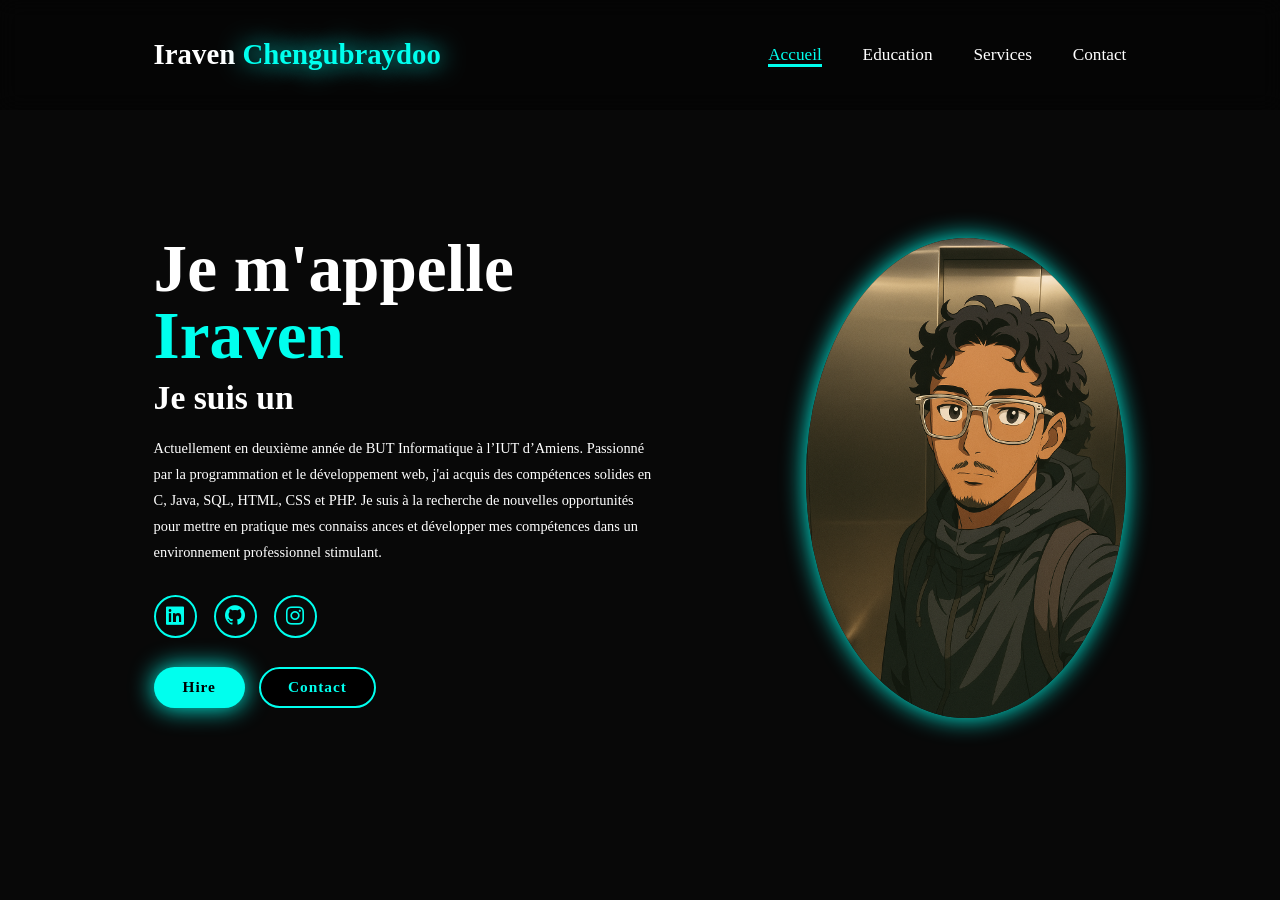
==== index.html @ 2ffeda56 "Mise à jour du site" ====
<!DOCTYPE html>
<html lang="fr">
<head>
  <meta charset="UTF-8">
  <title>Mon Portfolio</title>
  <link rel="stylesheet" href="style.css">
  <link href='https://unpkg.com/boxicons@2.1.4/css/boxicons.min.css' rel='stylesheet'>
</head>
<body>
  <header class="header">
    <a href="#home" class="logo">Iraven
    <span>Chengubraydoo</span></a>

    <i class='bx bx-menu' id="menu-icon"></i>

    <nav class="navbar">
        <a href="#home" class="active">Accueil</a>
        <a href="#education">Education</a>
        <a href="#services">Services</a>
        <a href="#contact">Contact</a>

    </nav>
  </header>

  <section class="home" id="home">
    <div class="home-content">
        <h1>Je m'appelle <span>Iraven</span></h1>
        <h3 class="text-animation">Je suis un <span></span></h3>
        <p>
             Actuellement en deuxième année de BUT Informatique à l’IUT d’Amiens. Passionné par la programmation et le développement web, j'ai acquis des compétences solides en C, Java, SQL, HTML, CSS et PHP. Je suis à la recherche de nouvelles opportunités pour mettre en pratique mes connaiss
            ances et développer mes compétences dans un environnement professionnel stimulant.
        </p>
        <div class="social-icons">
            <a href="#"><i class='bx bxl-linkedin-square'></i></a>
            <a href="#"><i class='bx bxl-github' ></i></a>
            <a href="#"><i class='bx bxl-instagram' ></i></a>
        </div>

        <div class="btn-group">
            <a href="#" class="btn">Hire</a>
            <a href="#contact" class="btn">Contact</a>

        </div>
    </div>

        <div class="home-img">
            <img src="images/image.png" alt="">
        </div>
  </section>

   <script src="script.js"></script>
</body>
</html>
---- style.css ----
*{
    margin: 0;
    padding: 0;
    box-sizing: border-box;
    text-decoration: none;
    border: none;
    outline: none;
}

:root{
    --bg-color:#080808;
    --second-bg-color:#131313;
    --text-color:white;
    --main-color:#00ffee;
}

html{
    font-size: 60%;
    overflow-x: hidden;
}
body{
    background: var(--bg-color);
    color:var(--text-color);
}
.header{
    position: fixed;
    top:0;
    left:0; 
    width: 100%;
    padding: 4rem 12% 4rem;
    background :rgba(0,0,0,0.3);
    backdrop-filter: blur(10px);
    display:flex;
    justify-content: space-between;
    align-items: center;
    z-index: 5;
}

.logo{
    font-size: 3rem;
    color: var(--text-color);
    font-weight: 800;
    cursor: pointer;
    transition: 0.3s ease;
}

.logo:hover{
    transform: scale(1.1);
}
.logo span{
    text-shadow: 0 0 25px var(--main-color);
}
.navbar a{
font-size: 1.8rem;
color: var(--text-color);
margin-left: 4rem;
font-weight: 500;
transition: 0.3s ease;
border-bottom: 3px solid transparent;
}
.header a:hover,
.navbar a.active{
    color:var(--main-color);
    border-bottom: 3px solid var(--main-color);
}
#menu-icon{
    font-size: 3.6rem;
    color:var(--main-color);
    display: none;
}
section{
    min-height: 100vh;
    padding: 10rem 12% 10rem;
}
.home{
    display:flex;
    align-items: center;
    justify-content: center;
    gap:15rem;
}
.home-content{
    display: flex;
    flex-direction: column;
    align-items: baseline;
    text-align: left;
    justify-content: center;
    margin-top: 3rem;
}
span{
    color:var(--main-color);
}
.logo span{
    color:var(--main-color);
}
.home-content h3{
    margin-bottom: 2rem;
    margin-top: 1rem;
    font-size: 3.5rem;
}
.home-content h1{
    font-size:7rem;
    font-weight: 700;
    margin-top: 1.5rem;
    line-height: 1;
}
.home-img{
    border-radius:50%;
}
.home-img img{
    position: relative;
    border-radius:50%;
    top: 3rem;
    width: 25vw;
    box-shadow: 0 0 25px var(--main-color);
    cursor: pointer;
    transition: 0.4s ease-in-out;
}

.home-img img:hover{
    box-shadow: 0 0 25px var(--main-color),
                0 0 50px var(--main-color),
                0 0 100px var(--main-color);
}
.home-content p{
    font-size: 1.5rem;
    font-weight: 500;
    line-height: 1.8;
    max-width: 1000px;
}
.social-icons a{
    display: inline-flex;
    justify-content: center;
    align-items: center;
    width: 4.5rem;
    height: 4.5rem;
    background: transparent;
    border: 2px solid var(--main-color);
    font-size: 2.5rem;
    border-radius: 50%;
    color:var(--main-color);
    margin: 3rem 1.5rem 3rem 0;
    transition: 0.3s ease-in-out;
}  
.social-icons a:hover{
    color: var(--text-color);
    transform: scale(1.3 )translateY(-5px);
    box-shadow: 0 0 25px var(--main-color);
    background-color: var(--main-color);
}
.btn{
    display: inline-block;
    padding: 1rem 2.8rem;
    background: var(--main-color );
    box-shadow: 0 0 25px var(--main-color );
    border-radius: 4rem;
    font-size: 1.6rem;
    color:black;
    border:2px solid transparent;
    letter-spacing:0.1rem ;
    font-weight: 600;
    transition: 0.3s ease-in-out;
    cursor: pointer;
}
.btn:hover{
    transform: scale(1.05);
    box-shadow: 0 0 50px var(--main-color);
}
.btn-group{
    display: flex;
    align-items: center;
    gap:1.5rem;
}
.btn-group a:nth-of-type(2){
    background-color: black;
    color:var(--main-color);
    border:2px solid var(--main-color);
    box-shadow: 0 0 25px transparent;
}
.btn-group a:nth-of-type(2):hover{
    box-shadow: 0 0 25px var(--main-color);
    background-color: var(--main-color);
    color: black;
}
.text-animation{
    font-size: 34px;
    font-weight: 600;
    min-width: 280px;
}

.text-animation span{
    position: relative;
}
.text-animation span::before{
    content: "Web Developer";
    color: var(--main-color);
    animation: words 20s infinite;
}
.text-animation span::after{
    content: " ";
    background-color: var(--bg-color);
    position: absolute;
    width: calc(100% + 8px);
    height: 100%;
    border-left: 3px solid var(--bg-color);
    right: -8px;
    animation:cursor 0.6s infinite, typing 20s steps(14) infinite;

}
@keyframes cursor{
    to{
        border-left: 2px solid var(--main-color);
    }
}
@keyframes words{
    0%,
    20%{
        content: "Frontent Designer";
    }
    21%,
    40%{
        content: "Web Designer";
    }
    41%,
    60%{
        content: "ui / Ux Designer";
    }61%,
    80%{
        content: "Web Developer";
    }81%,
    100%{
        content: "Software Tester";
    }
}
    @keyframes typing{
        10%,
        15%,
        30%,
        35%,
        50%,
        55%,
        70%,
        75%,
        90%,
        95%{
            width: 0;
        }
        5%,
        20%,
        25%,
        40%,
        45%,
        60%,
        65%,
        80%,
        85%{
            width: calc(100% + 8px);
        }


    }
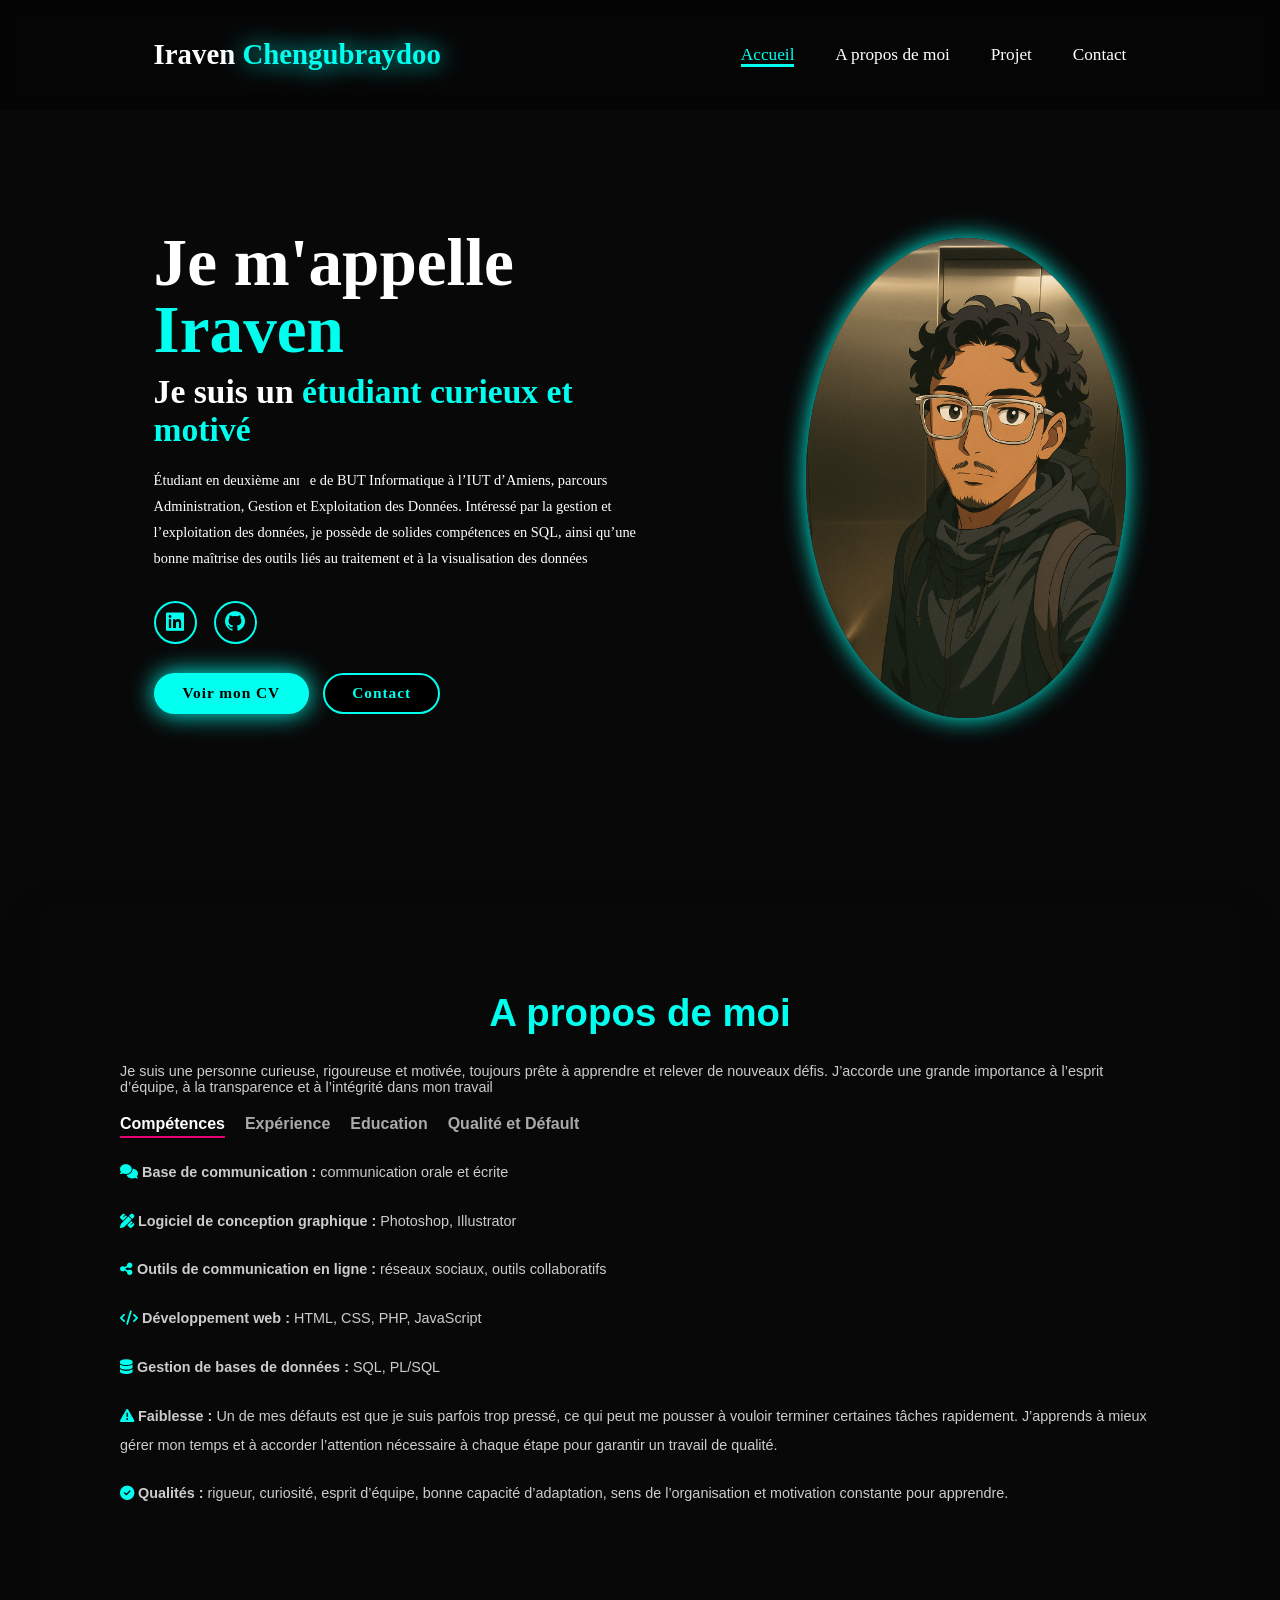
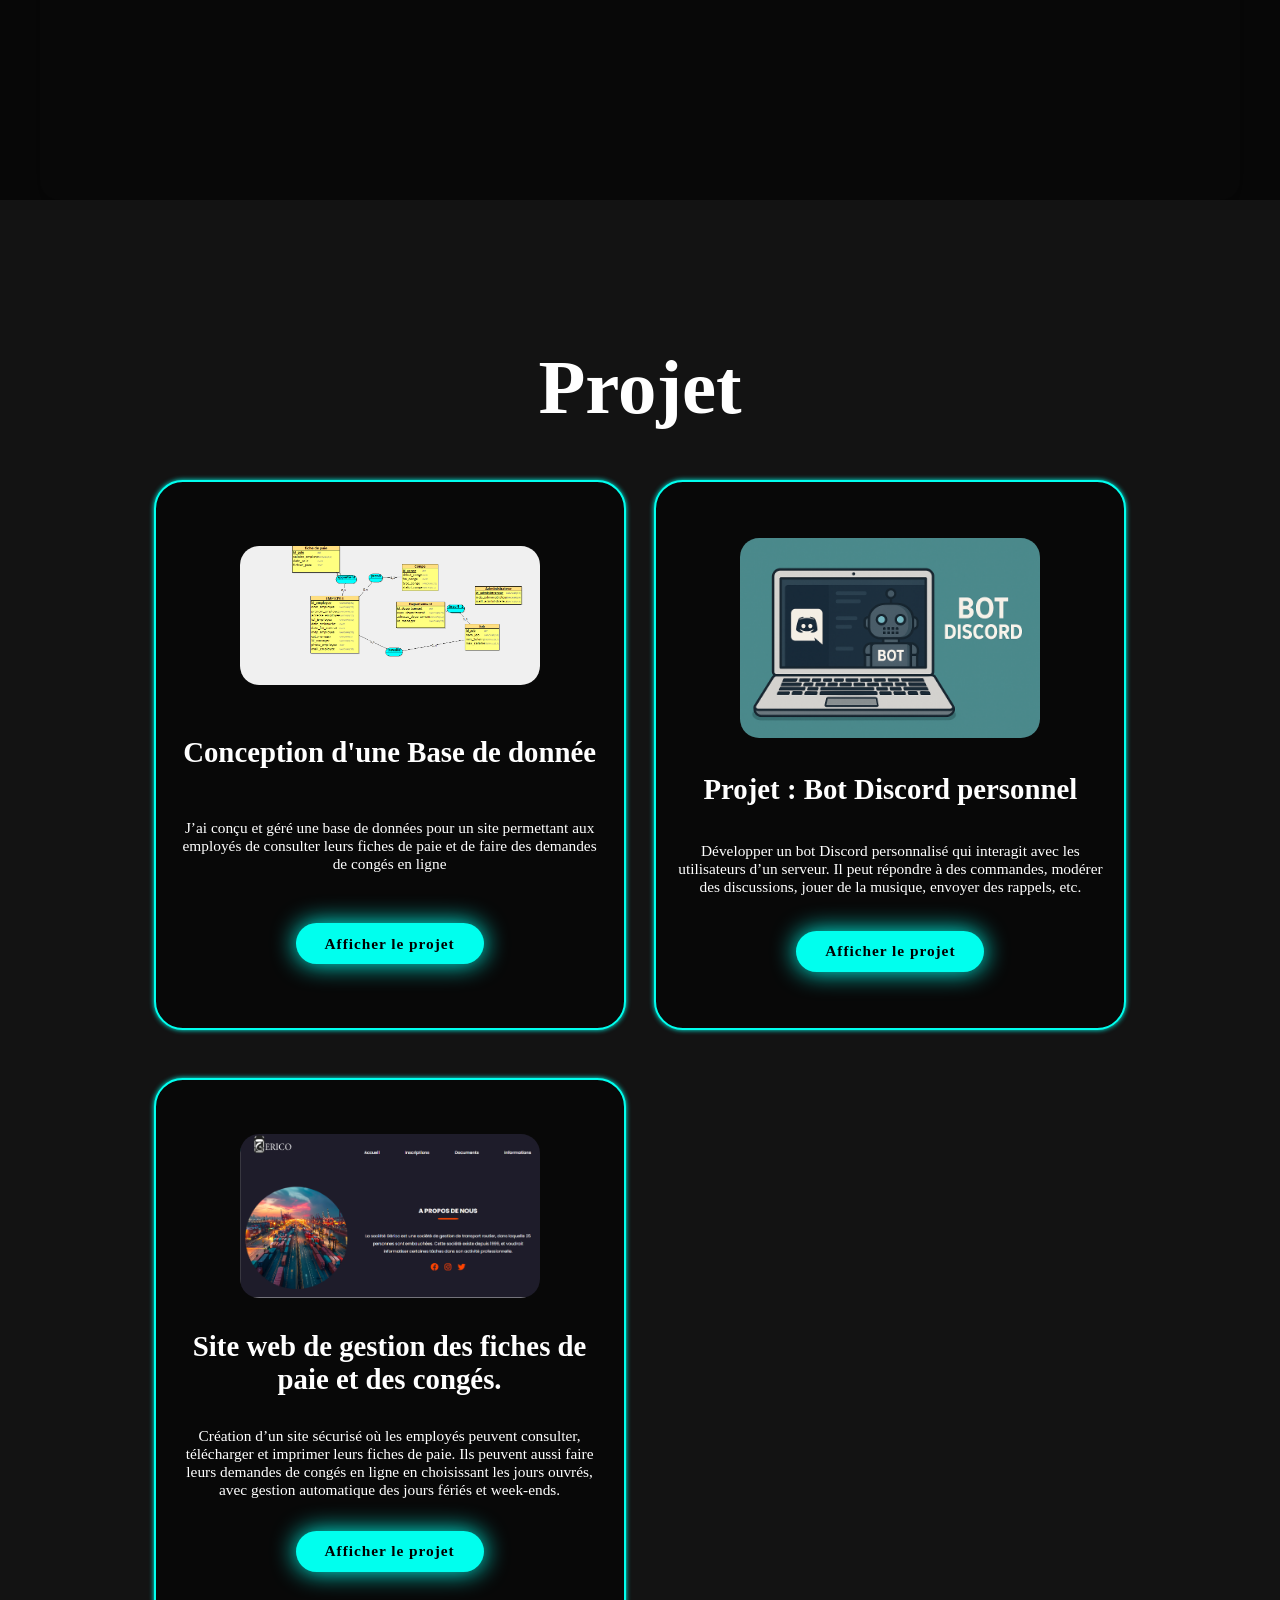
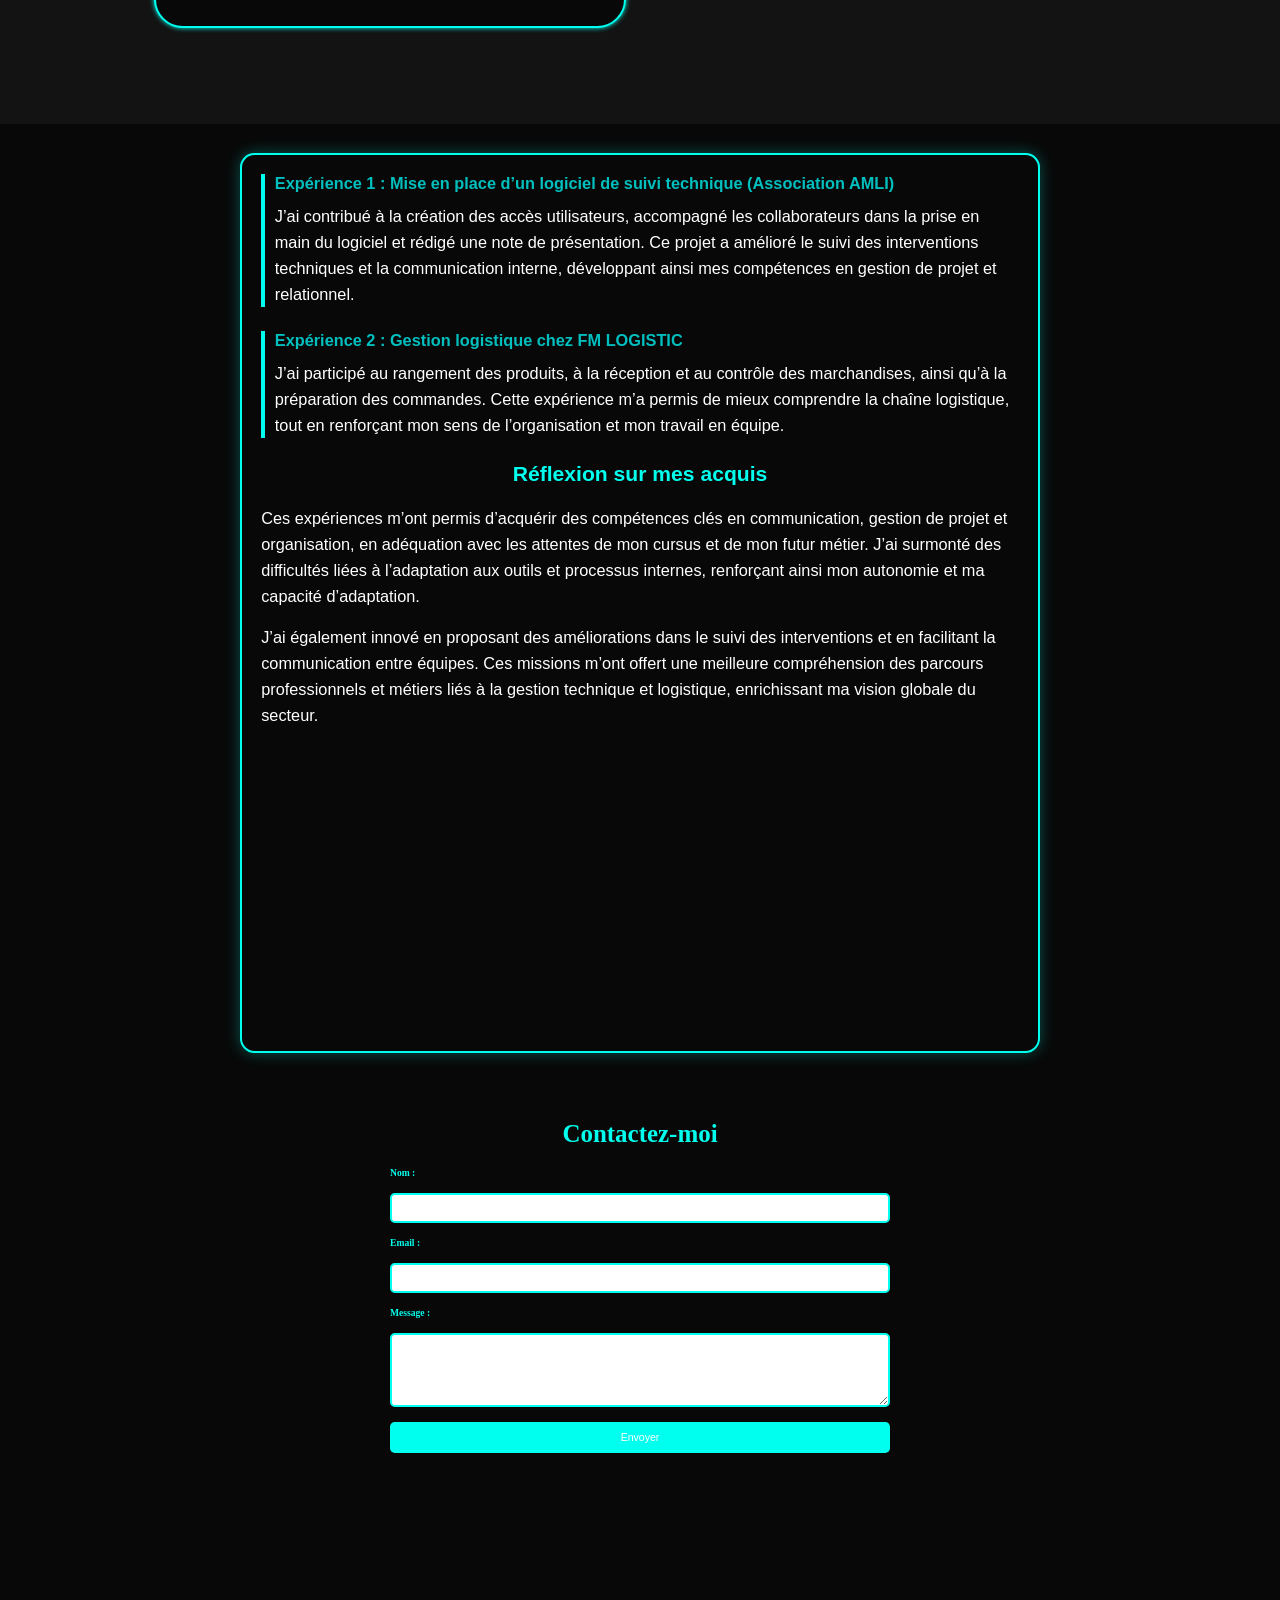
==== commit aea90666: "modif" ====
--- a/index.html
+++ b/index.html
@@ -5,6 +5,8 @@
   <title>Mon Portfolio</title>
   <link rel="stylesheet" href="style.css">
   <link href='https://unpkg.com/boxicons@2.1.4/css/boxicons.min.css' rel='stylesheet'>
+  <link rel="stylesheet" href="https://cdnjs.cloudflare.com/ajax/libs/font-awesome/6.5.0/css/all.min.css">
+
 </head>
 <body>
   <header class="header">
@@ -15,8 +17,8 @@
 
     <nav class="navbar">
         <a href="#home" class="active">Accueil</a>
-        <a href="#education">Education</a>
-        <a href="#services">Services</a>
+        <a href="#about-section">A propos de moi</a>
+        <a href="#projects">Projet</a>
         <a href="#contact">Contact</a>
 
     </nav>
@@ -27,17 +29,14 @@
         <h1>Je m'appelle <span>Iraven</span></h1>
         <h3 class="text-animation">Je suis un <span></span></h3>
         <p>
-             Actuellement en deuxième année de BUT Informatique à l’IUT d’Amiens. Passionné par la programmation et le développement web, j'ai acquis des compétences solides en C, Java, SQL, HTML, CSS et PHP. Je suis à la recherche de nouvelles opportunités pour mettre en pratique mes connaiss
-            ances et développer mes compétences dans un environnement professionnel stimulant.
-        </p>
+Étudiant en deuxième année de BUT Informatique à l’IUT d’Amiens, parcours Administration, Gestion et Exploitation des Données. Intéressé par la gestion et l’exploitation des données, je possède de solides compétences en SQL, ainsi qu’une bonne maîtrise des outils liés au traitement et à la visualisation des données        </p>
         <div class="social-icons">
-            <a href="#"><i class='bx bxl-linkedin-square'></i></a>
-            <a href="#"><i class='bx bxl-github' ></i></a>
-            <a href="#"><i class='bx bxl-instagram' ></i></a>
+            <a href="https://www.linkedin.com/in/iraven-chengubraydoo-627a18326/"><i class='bx bxl-linkedin-square'></i></a>
+            <a href="https://github.com/iraven93420"><i class='bx bxl-github' ></i></a>
         </div>
 
         <div class="btn-group">
-            <a href="#" class="btn">Hire</a>
+<a href="file/iraven (9).pdf" class="btn" target="_blank" rel="noopener noreferrer">Voir mon CV</a>
             <a href="#contact" class="btn">Contact</a>
 
         </div>
@@ -46,7 +45,183 @@
         <div class="home-img">
             <img src="images/image.png" alt="">
         </div>
+   </section>
+
+  <div class="tab-content hidden" id="education">
+  <section class="education">
+    <h2 class="heading">Education</h2>
+
+    <div class="timeline-items">
+
+     
+
+      <div class="timeline-item">
+        <div class="timeline-dot"></div>
+        <div class="timeline-date">2021-2022</div>
+        <div class="timeline-content">
+          <h3>Bac Général mathématique-physique</h3>
+          <p>Lycée Jean-Monnet  à Crépy en Valois.</p>
+        </div>
+      </div>
+
+      <div class="timeline-item">
+        <div class="timeline-dot"></div>
+        <div class="timeline-date">2022-2023</div>
+        <div class="timeline-content">
+          <h3>Licence  mathématique-Informatique</h3>
+          <p>Université de Picardie Jules Vernes à Amiens</p>
+        </div>
+      </div>
+
+      <div class="timeline-item">
+        <div class="timeline-dot"></div>
+        <div class="timeline-date">2023-Maintenant</div>
+        <div class="timeline-content">
+          <h3>Bachelor Universitaire technologie  
+</h3>
+          <p>Universitée technologie d'Amiens
+            spécialisé en administration, gestion et exploitation des données
+          </p>
+        </div>
+      </div>
+
+    </div>
   </section>
+</div>
+
+  <section class="about-section" id="about-section">
+    <div class="about-text">
+      <h1>A propos de moi</h1>
+      <p>
+Je suis une personne curieuse, rigoureuse et motivée, toujours prête à apprendre et relever de nouveaux défis. J’accorde une grande importance à l’esprit d’équipe, à la transparence et à l’intégrité dans mon travail      </p>
+
+      <div class="tabs">
+        <button class="tab active" data-target="skills">Compétences</button>
+        <button class="tab" data-target="experience">Expérience</button>
+        <button class="tab" data-target="education">Education</button>
+        <button class="tab" data-target="qualité">Qualité et Défault</button>
+      </div>
+
+      <div class="tab-content" id="skills">
+        <p><i class="fas fa-comments"></i> <strong>Base de communication :</strong> communication orale et écrite</p>
+    <p><i class="fas fa-pencil-ruler"></i> <strong>Logiciel de conception graphique :</strong> Photoshop, Illustrator</p>
+    <p><i class="fas fa-share-alt"></i> <strong>Outils de communication en ligne :</strong> réseaux sociaux, outils collaboratifs</p>
+    <p><i class="fas fa-code"></i> <strong>Développement web :</strong> HTML, CSS, PHP, JavaScript</p>
+    <p><i class="fas fa-database"></i> <strong>Gestion de bases de données :</strong> SQL, PL/SQL</p>
+      </div>
+
+      <div class="tab-content hidden" id="experience">
+        <p><strong>2024 - Assistant Administratif :</strong> Participation à la mise en place d’un logiciel de suivi technique, gestion des appels locataires, suivi de relogements via un outil interne, et traitement administratif de documents.</p>
+        <p><strong>2023 - Préparateur de commande  :</strong> rangement en zone de stockage, réception et contrôle des marchandises, préparation et constitution des commandes.</p>
+      </div>
+
+      <div class="tab-content hidden" id="education">
+        <p><strong>2023 - Lycée Pro :</strong> BAC Pro SN option RISC</p>
+        <p><strong>2021 - Brevet :</strong> Mention Bien</p>
+      </div>
+
+        <div class="tab-content" id="qualité">
+   <p><i class="fas fa-exclamation-triangle"></i> <strong>Faiblesse :</strong> Un de mes défauts est que je suis parfois trop pressé, ce qui peut me pousser à vouloir terminer certaines tâches rapidement. J’apprends à mieux gérer mon temps et à accorder l’attention nécessaire à chaque étape pour garantir un travail de qualité.
+
+</p>
+
+<p><i class="fas fa-check-circle"></i> <strong>Qualités :</strong> rigueur, curiosité, esprit d’équipe, bonne capacité d’adaptation, sens de l’organisation et motivation constante pour apprendre.</p>
+
+      </div>
+
+    </div>
+  </section>
+
+<section class="projects" id="projects">
+
+        <h2 class="heading">Projet</h2>
+
+      
+  <div class="projects-box">
+
+  <div class="project-card">
+    <img src="images/bdd.png" alt="bdd">
+    <h3>Conception d'une Base de donnée</h3>
+    <p>
+      J’ai conçu et géré une base de données pour un site permettant aux employés de consulter leurs fiches de paie et de faire des demandes de congés en ligne<br>
+    
+    </p>
+    <div class="btn" onclick="showImage(this)">Afficher le projet</div>
+  </div>
+
+  <div class="project-card">
+    <img src="images/ChatGPT Image 21 mai 2025, 06_06_26.png" alt="bdd">
+    <h3>Projet : Bot Discord personnel</h3>
+    <p>
+     Développer un bot Discord personnalisé qui interagit avec les utilisateurs d’un serveur. Il peut répondre à des commandes, modérer des discussions, jouer de la musique, envoyer des rappels, etc.
+    </p>
+    <div class="btn" onclick="showImage(this)">Afficher le projet</div>
+  </div>
+
+
+  <div class="project-card">
+    <img src="images/site.png" alt="bdd">
+    <h3>Site web de gestion des fiches de paie et des congés.</h3>
+    <p>
+     Création d’un site sécurisé où les employés peuvent consulter, télécharger et imprimer leurs fiches de paie. Ils peuvent aussi faire leurs demandes de congés en ligne en choisissant les jours ouvrés, avec gestion automatique des jours fériés et week-ends.
+    </p>
+    <div class="btn" onclick="showImage(this)">Afficher le projet</div>
+  </div>
+
+</div>
+
+<!-- Une seule modale globale -->
+<div id="modal" class="modal">
+  <span class="close" onclick="closeModal()">&times;</span>
+  <img class="modal-content" id="modal-img">
+</div>
+
+        </div>
+</section>
+
+<section id="narratif" class="narratif-section">
+  
+
+  <article class="experience">
+    <h3>Expérience 1 : Mise en place d’un logiciel de suivi technique (Association AMLI)</h3>
+    <p>
+      J’ai contribué à la création des accès utilisateurs, accompagné les collaborateurs dans la prise en main du logiciel et rédigé une note de présentation. Ce projet a amélioré le suivi des interventions techniques et la communication interne, développant ainsi mes compétences en gestion de projet et relationnel.
+    </p>
+  </article>
+
+  <article class="experience">
+    <h3>Expérience 2 : Gestion logistique chez FM LOGISTIC</h3>
+    <p>
+      J’ai participé au rangement des produits, à la réception et au contrôle des marchandises, ainsi qu’à la préparation des commandes. Cette expérience m’a permis de mieux comprendre la chaîne logistique, tout en renforçant mon sens de l’organisation et mon travail en équipe.
+    </p>
+  </article>
+
+  <h2>Réflexion sur mes acquis</h2>
+  <p>
+    Ces expériences m’ont permis d’acquérir des compétences clés en communication, gestion de projet et organisation, en adéquation avec les attentes de mon cursus et de mon futur métier. J’ai surmonté des difficultés liées à l’adaptation aux outils et processus internes, renforçant ainsi mon autonomie et ma capacité d’adaptation.
+  </p>
+  <p>
+    J’ai également innové en proposant des améliorations dans le suivi des interventions et en facilitant la communication entre équipes. Ces missions m’ont offert une meilleure compréhension des parcours professionnels et métiers liés à la gestion technique et logistique, enrichissant ma vision globale du secteur.
+  </p>
+</section>
+
+
+<section id="contact" class="contact-section">
+  <h2>Contactez-moi</h2>
+  <form action="mailto:ton.email@example.com" method="POST" enctype="text/plain" class="contact-form">
+    <label for="name">Nom :</label>
+    <input type="text" id="name" name="name" required>
+
+    <label for="email">Email :</label>
+    <input type="email" id="email" name="email" required>
+
+    <label for="message">Message :</label>
+    <textarea id="message" name="message" rows="5" required></textarea>
+
+    <button type="submit">Envoyer</button>
+  </form>
+</section>
+
 
    <script src="script.js"></script>
 </body>
--- a/style.css
+++ b/style.css
@@ -89,9 +89,7 @@
 span{
     color:var(--main-color);
 }
-.logo span{
-    color:var(--main-color);
-}
+
 .home-content h3{
     margin-bottom: 2rem;
     margin-top: 1rem;
@@ -191,7 +189,7 @@
     position: relative;
 }
 .text-animation span::before{
-    content: "Web Developer";
+    content: " étudiant curieux et motivé";
     color: var(--main-color);
     animation: words 20s infinite;
 }
@@ -214,21 +212,21 @@
 @keyframes words{
     0%,
     20%{
-        content: "Frontent Designer";
+        content: " futur data scientist ";
     }
     21%,
     40%{
-        content: "Web Designer";
+        content: "étudiant motivé";
     }
     41%,
     60%{
-        content: "ui / Ux Designer";
+        content: "Passionné par les données";
     }61%,
     80%{
-        content: "Web Developer";
+        content: "étudiant curieux";
     }81%,
     100%{
-        content: "Software Tester";
+        content: "étudiant motivé";
     }
 }
     @keyframes typing{
@@ -258,3 +256,344 @@
 
 
     }
+
+.heading{
+    font-size: 8rem;
+    text-align: center;
+    margin: 5rem 0;
+}
+.education{
+    padding: 100px 15px;
+    background: var(--second-bg-color);
+}
+.education h2{
+    margin-bottom: 5rem;
+      color: white;
+}
+.timeline-items{
+    max-width: 1200px;
+    margin:auto;
+    display: flex;
+    flex-wrap: wrap;
+    position: relative;
+}
+.timeline-items::before{
+    content: "";
+    position: absolute;
+    width: 5px;
+    height: 100%;
+    background-color: var(--main-color);
+    left:calc(50% - 1px);
+}
+.timeline-item{
+    margin-bottom: 40px;
+    width: 100%;
+    position: relative;
+}
+.timeline-item:last-child{
+    margin-bottom: 0;
+}
+.timeline-item:nth-child(odd){
+    padding-right: calc(50% + 30px);
+    text-align: right;
+}
+.timeline-item:nth-child(even){
+    padding-left: calc(50% + 30px);
+}
+.timeline-dot{
+    height: 21px;
+    width: 21px;
+    background-color: var(--main-color);
+    box-shadow: 0 0 25px var(--main-color);
+    box-shadow: 0 0 50px var(--main-color);
+    position: absolute;
+    left: calc(50% - 8px);
+    border-radius: 50%;
+    top:10px;
+}
+.timeline-date{
+    font-size: 20px;
+    font-weight: 800;
+    color:white;
+    margin:6px 0 15px;
+}
+.timeline-content{
+    background-color: var(--bg-color);
+    border: 3px solid var(--main-color);
+    padding: 30px 50px;
+    border-radius: 4rem;
+    box-shadow: 0 0 10px var(--main-color);
+    cursor: pointer;
+    transition: 0.3s ease-in-out;
+}
+.timeline-content:hover{
+    transform: scale(1.05);
+    box-shadow: 0 0 25px var(--main-color);
+}
+.timeline-content h3{
+    font-size: 20px;
+    color:white;
+    margin:0 0 10px;
+    font-weight: 500;
+}
+.timeline-content p{
+    color:white;
+    font-size:16px;
+    font-weight: 300;
+    line-height: 22px;
+}
+::-webkit-scrollbar{
+    width: 15px;
+}
+::-webkit-scrollbar-thumb{
+    background-color: var(--main-color);
+}
+::-webkit-scrollbar-track{
+    background-color: var(--bg-color);
+    width: 50px;
+}
+.about-section {
+  display: flex;
+  flex-direction: column;
+  gap: 50px; /* Augmentation de l'écart entre les éléments */
+  padding: 80px; /* Plus de padding pour plus d'espace autour du contenu */
+     color: var(--text-color);
+  
+  max-width: 1200px; /* Agrandir la largeur maximale */
+  margin: 0 auto;
+  border-radius: 20px; /* Plus de bord arrondi */
+  box-shadow: 0 20px 40px rgba(0, 0, 0, 0.3); /* Ombre plus prononcée */
+  font-family: 'Roboto', sans-serif;
+}
+
+
+
+
+.about-text {
+  flex: 2;
+  min-width: 300px;
+}
+
+.about-text h1 {
+  font-size: 4rem;
+ text-align: center;
+  margin-bottom: 30px;
+  color:var(--main-color) ;
+  
+    font-weight: 700;
+    margin-top: 1.5rem;
+    line-height: 1;
+}
+
+
+.about-text p {
+  margin-bottom: 20px;
+  color: #cccccc;
+  font-size: 1.5rem;
+}
+
+.tabs {
+  display: flex;
+  gap: 20px;
+  margin-bottom: 20px;
+}
+
+.tab {
+  background: none;
+  border: none;
+  color: #aaa;
+  font-weight: bold;
+  cursor: pointer;
+  position: relative;
+  padding-bottom: 5px;
+  font-size: 16px;
+}
+
+.tab.active {
+  color: #fff;
+}
+
+.tab.active::after {
+  content: "";
+  position: absolute;
+  bottom: 0;
+  left: 0;
+  width: 100%;
+  height: 2px;
+  background-color: #e60073;
+}
+
+.tab-content {
+  line-height: 2;
+  color: #00bfff;
+}
+
+.hidden {
+  display: none;
+}
+
+.projects{
+    background-color: var(--second-bg-color);
+}
+
+.projects-box{
+    display: grid;
+    grid-template-columns: repeat(auto-fit, minmax(350px, 1fr));
+    place-items: center;
+    gap: 3rem;
+    row-gap: 5rem;
+}
+
+.project-card{
+    display: flex;
+flex-wrap: wrap;
+    align-items: center;
+    justify-content: center;
+    text-align: center;
+    background-color: var(--bg-color);
+    border: 2px solid var(--main-color);
+    border-radius: 3rem;
+    gap:2rem;
+    padding: 5rem 2rem;
+    overflow: hidden;
+    cursor:pointer;
+    box-shadow: 0 0 5px var(--main-color);
+    transition: 0.3s ease;
+height: 550px;}
+
+.project-card:hover{
+    box-shadow: 0 0 25px var(--main-color),
+                0 0 50px var(--main-color);
+    transform: scale(1.02);
+}
+
+.project-card img{
+    max-width: 300px;
+    border-radius: 2rem;
+    object-fit: cover;
+}
+.project-card h3{
+    font-size: 3rem;
+}
+.project-card p{
+    font-size: 1.6rem;
+}
+
+.modal {
+  display: none; 
+  position: fixed; 
+  z-index: 1000;
+  left: 0;
+  top: 0;
+  width: 100%;
+  height: 100%;
+  background-color: rgba(0,0,0,0.8);
+}
+
+.modal-content {
+  margin: auto;
+  display: block;
+  max-width: 90%;
+  max-height: 90%;
+  margin-top: 5%;
+}
+
+.close {
+  position: absolute;
+  top: 20px;
+  right: 35px;
+  font-size: 40px;
+  color: white;
+  cursor: pointer;
+}
+
+.contact-section {
+  padding: 4rem 2rem;
+  background-color: var(--bg-color);
+  text-align: center;
+}
+
+.contact-section h2 {
+  margin-bottom: 2rem;
+  color: var(--main-color);
+  font-size: 2.6rem;
+}
+
+.contact-form {
+  max-width: 500px;
+  margin: 0 auto;
+  display: flex;
+  flex-direction: column;
+  gap: 1.5rem;
+}
+
+.contact-form label {
+  text-align: left;
+  font-weight: 600;
+  color: var(--main-color);
+}
+
+.contact-form input,
+.contact-form textarea {
+  padding: 0.8rem;
+  border: 2px solid var(--main-color);
+  border-radius: 0.5rem;
+  font-size: 1rem;
+  resize: vertical;
+}
+
+.contact-form button {
+  background-color: var(--main-color);
+  color: white;
+  border: none;
+  padding: 1rem;
+  font-size: 1.1rem;
+  border-radius: 0.5rem;
+  cursor: pointer;
+  transition: background-color 0.3s ease;
+}
+
+.contact-form button:hover {
+  background-color: #005f99; /* une nuance plus foncée */
+}
+
+p i.fas {
+  color: var(--main-color);
+}
+
+.narratif-section {
+  max-width: 800px;
+  margin: 3rem auto;
+  padding: 2rem;
+  background: var(--bg-color);
+  border: 2px solid var(--main-color);
+  border-radius: 1.5rem;
+  box-shadow: 0 0 15px rgba(0, 255, 238, 0.3);
+  color: var(--text-color);
+    font-family: 'Segoe UI', Tahoma, Geneva, Verdana, sans-serif;
+}
+
+.narratif-section h2 {
+  text-align: center;
+  color: var(--main-color);
+  margin-bottom: 2rem;
+  font-size: 2.2rem;
+}
+
+.narratif-section h3 {
+  color: #00bfbf;
+  margin-bottom: 1rem;
+  font-size: 1.7rem;
+}
+
+.narratif-section p {
+  line-height: 1.6;
+  margin-bottom: 1.5rem;
+  font-size: 1.7rem;
+}
+
+.experience {
+  margin-bottom: 2.5rem;
+  padding-left: 1rem;
+  border-left: 4px solid var(--main-color);
+}
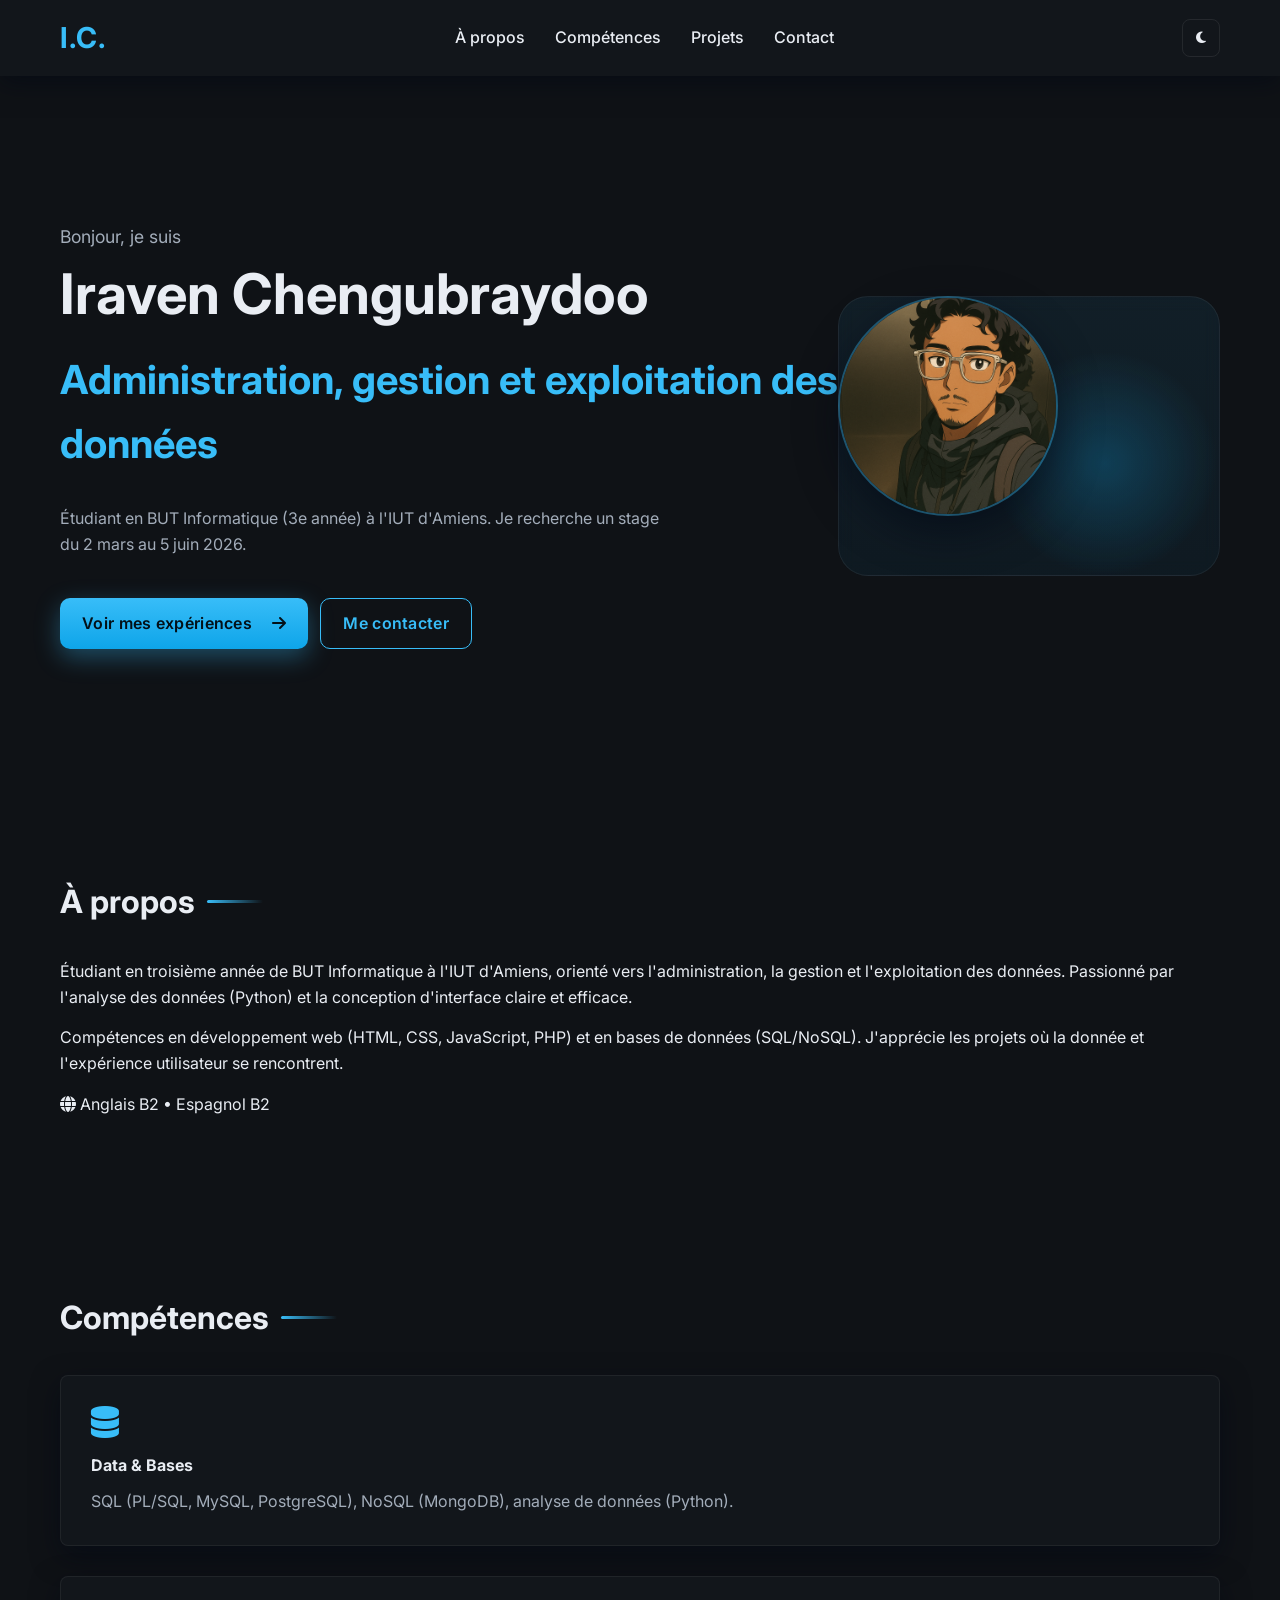
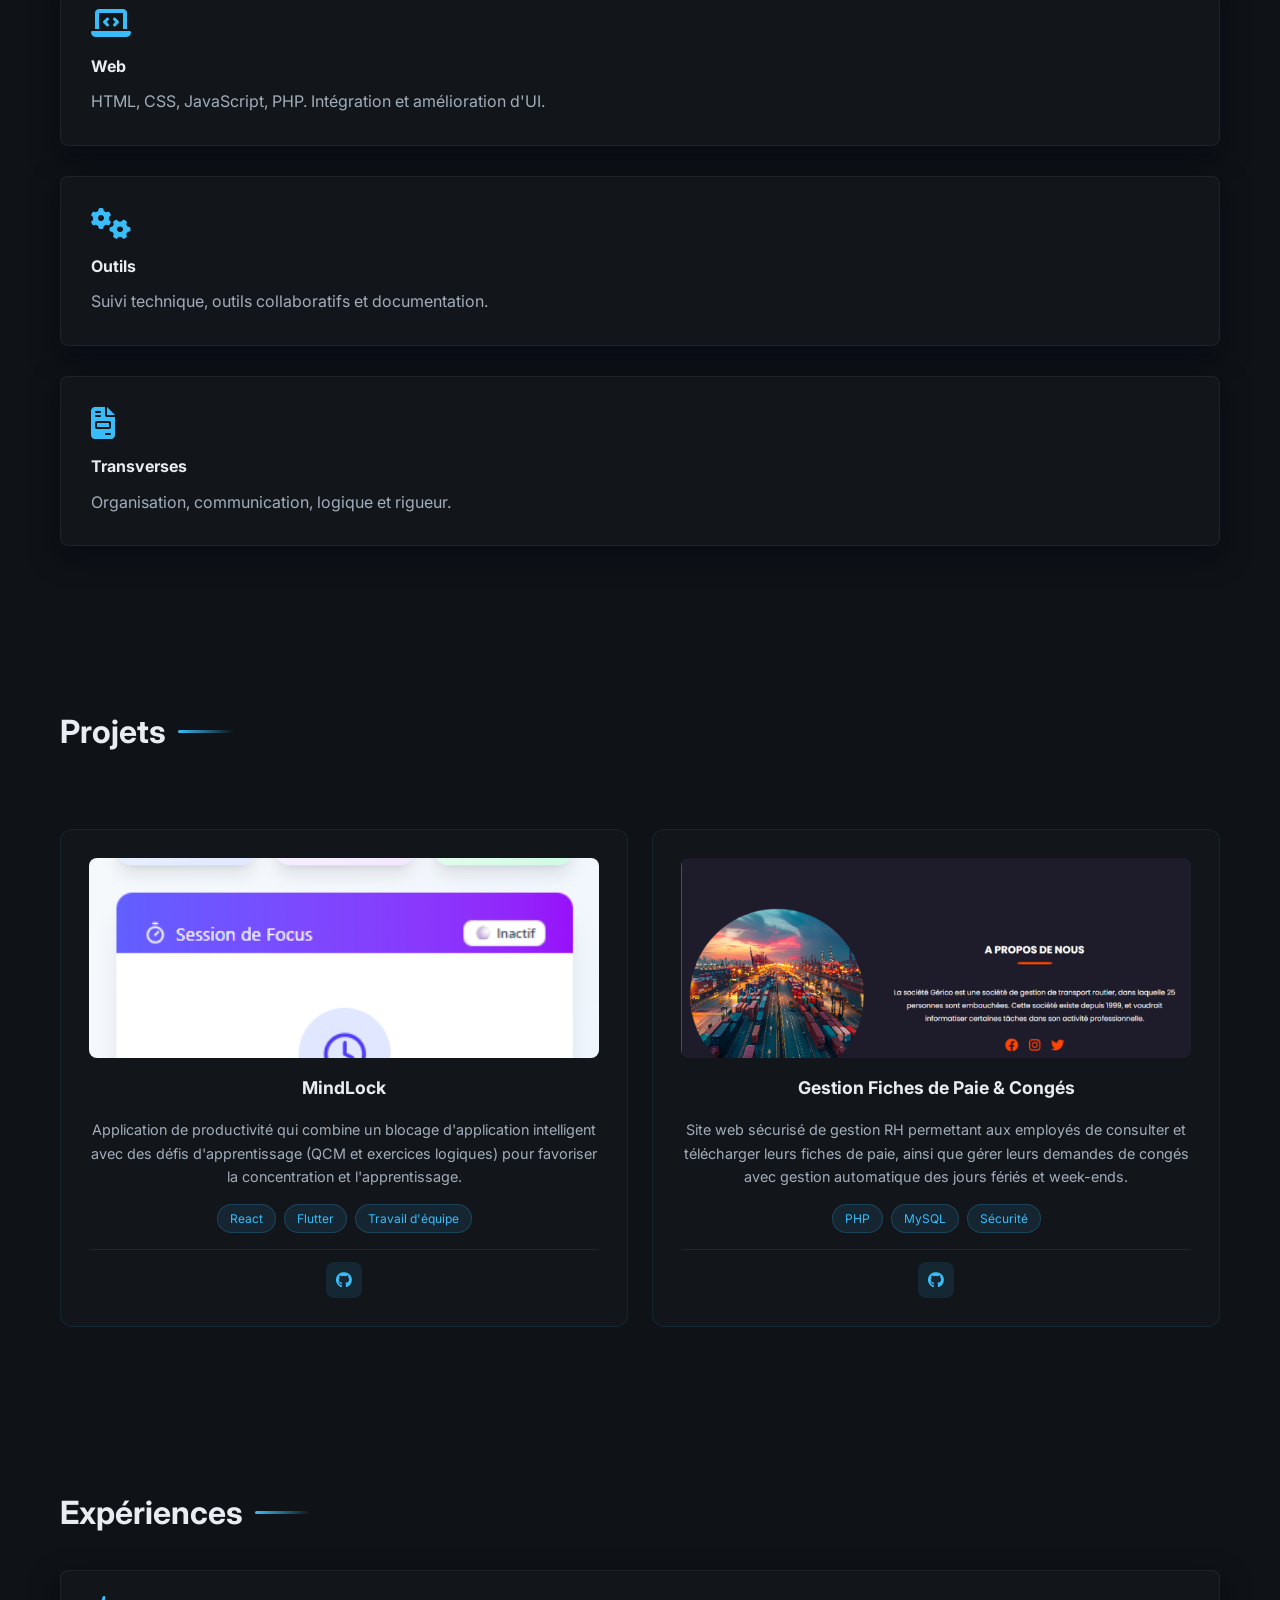
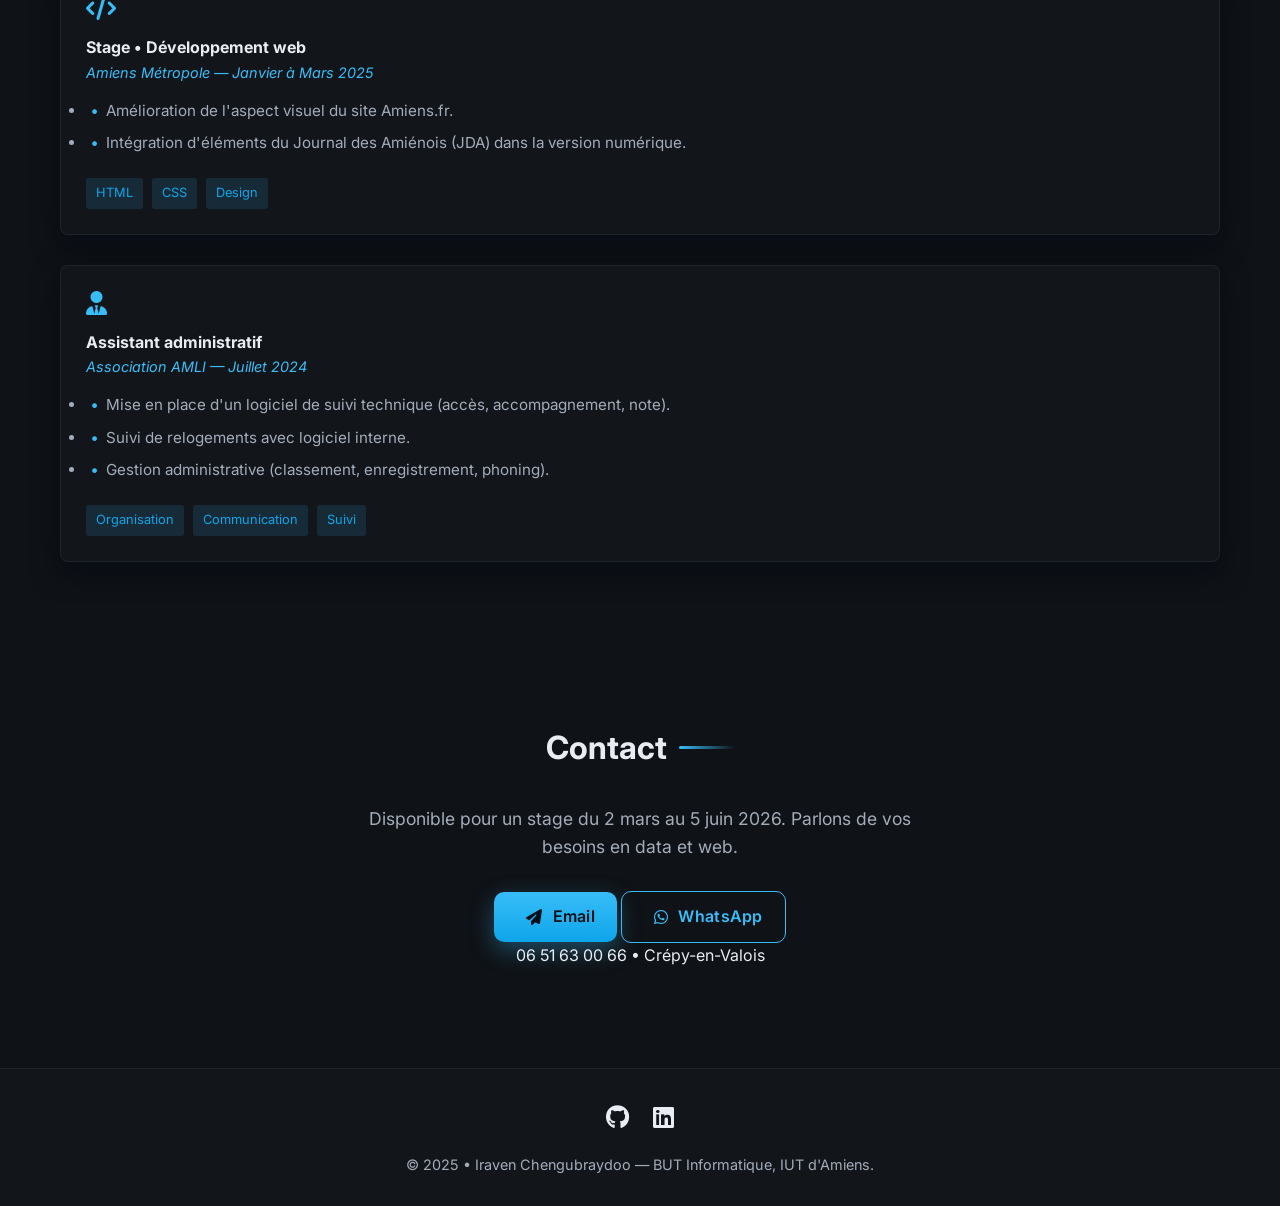
==== commit 700e2fc8: "Nouveau portfolio 2025" ====
--- a/index.html
+++ b/index.html
@@ -1,228 +1,213 @@
 <!DOCTYPE html>
 <html lang="fr">
 <head>
-  <meta charset="UTF-8">
-  <title>Mon Portfolio</title>
-  <link rel="stylesheet" href="style.css">
-  <link href='https://unpkg.com/boxicons@2.1.4/css/boxicons.min.css' rel='stylesheet'>
-  <link rel="stylesheet" href="https://cdnjs.cloudflare.com/ajax/libs/font-awesome/6.5.0/css/all.min.css">
-
+    <meta charset="UTF-8">
+    <meta name="viewport" content="width=device-width, initial-scale=1.0">
+    <title>Portfolio • Iraven Chengubraydoo</title>
+    <link rel="stylesheet" href="style.css">
+    <link rel="preconnect" href="https://fonts.googleapis.com">
+    <link rel="preconnect" href="https://fonts.gstatic.com" crossorigin>
+    <link href="https://fonts.googleapis.com/css2?family=Inter:wght@400;500;600;700&display=swap" rel="stylesheet">
+    <link rel="stylesheet" href="https://cdnjs.cloudflare.com/ajax/libs/font-awesome/6.5.0/css/all.min.css">
 </head>
 <body>
-  <header class="header">
-    <a href="#home" class="logo">Iraven
-    <span>Chengubraydoo</span></a>
-
-    <i class='bx bx-menu' id="menu-icon"></i>
-
-    <nav class="navbar">
-        <a href="#home" class="active">Accueil</a>
-        <a href="#about-section">A propos de moi</a>
-        <a href="#projects">Projet</a>
-        <a href="#contact">Contact</a>
-
-    </nav>
-  </header>
-
-  <section class="home" id="home">
-    <div class="home-content">
-        <h1>Je m'appelle <span>Iraven</span></h1>
-        <h3 class="text-animation">Je suis un <span></span></h3>
-        <p>
-Étudiant en deuxième année de BUT Informatique à l’IUT d’Amiens, parcours Administration, Gestion et Exploitation des Données. Intéressé par la gestion et l’exploitation des données, je possède de solides compétences en SQL, ainsi qu’une bonne maîtrise des outils liés au traitement et à la visualisation des données        </p>
-        <div class="social-icons">
-            <a href="https://www.linkedin.com/in/iraven-chengubraydoo-627a18326/"><i class='bx bxl-linkedin-square'></i></a>
-            <a href="https://github.com/iraven93420"><i class='bx bxl-github' ></i></a>
+    <header>
+        <div class="container">
+            <nav>
+                <a href="#hero" class="logo" aria-label="Vers l'accueil">I.C.</a>
+                <ul class="nav-links">
+                    <li><a href="#about">À propos</a></li>
+                    <li><a href="#skills">Compétences</a></li>
+                    <li><a href="#projects-section">Projets</a></li>
+                    <li><a href="#contact">Contact</a></li>
+                </ul>
+                <button class="theme-toggle" aria-label="Basculer le thème"><i class="fas fa-moon"></i></button>
+            </nav>
         </div>
-
-        <div class="btn-group">
-<a href="file/iraven (9).pdf" class="btn" target="_blank" rel="noopener noreferrer">Voir mon CV</a>
-            <a href="#contact" class="btn">Contact</a>
-
+    </header>
+
+    <main>
+        <section id="hero" class="container hero">
+            <div class="hero-content">
+                <p class="greeting">Bonjour, je suis</p>
+                <h1>Iraven Chengubraydoo</h1>
+                <h2>Administration, gestion et exploitation des données</h2>
+                <p class="tagline">
+                    Étudiant en BUT Informatique (3e année) à l'IUT d'Amiens. Je recherche un stage du 2 mars au 5 juin 2026.
+                </p>
+                <div class="hero-actions">
+                    <a href="#projects" class="cta-button">Voir mes expériences <i class="fas fa-arrow-right"></i></a>
+                    <a href="#contact" class="cta-button ghost">Me contacter</a>
+                </div>
+            </div>
+            <div class="hero-visual">
+                <img class="avatar" src="avatar.png" alt="Photo d'Iraven Chengubraydoo">
+                <div class="blob" aria-hidden="true"></div>
+            </div>
+        </section>
+
+        <section id="about" class="container section">
+            <h3>À propos</h3>
+            <div class="about-grid">
+                <p>
+                    Étudiant en troisième année de BUT Informatique à l'IUT d'Amiens, orienté vers l'administration, la gestion et l'exploitation des données. Passionné par l'analyse des données (Python) et la conception d'interface claire et efficace.
+                </p>
+                <p>
+                    Compétences en développement web (HTML, CSS, JavaScript, PHP) et en bases de données (SQL/NoSQL). J'apprécie les projets où la donnée et l'expérience utilisateur se rencontrent.
+                </p>
+                <p class="langues"><i class="fas fa-globe"></i> Anglais B2 • Espagnol B2</p>
+            </div>
+        </section>
+
+        <section id="skills" class="container section">
+            <h3>Compétences</h3>
+            <div class="skills-grid">
+                <div class="skill-card">
+                    <i class="fas fa-database"></i>
+                    <h4>Data & Bases</h4>
+                    <p>SQL (PL/SQL, MySQL, PostgreSQL), NoSQL (MongoDB), analyse de données (Python).</p>
+                </div>
+                <div class="skill-card">
+                    <i class="fas fa-laptop-code"></i>
+                    <h4>Web</h4>
+                    <p>HTML, CSS, JavaScript, PHP. Intégration et amélioration d'UI.</p>
+                </div>
+                <div class="skill-card">
+                    <i class="fas fa-cogs"></i>
+                    <h4>Outils</h4>
+                    <p>Suivi technique, outils collaboratifs et documentation.</p>
+                </div>
+                <div class="skill-card">
+                    <i class="fas fa-file-invoice"></i>
+                    <h4>Transverses</h4>
+                    <p>Organisation, communication, logique et rigueur.</p>
+                </div>
+            </div>
+        </section>
+
+        <section id="projects-section" class="container section">
+            <h3>Projets</h3>
+            <div class="projects-showcase">
+                <div class="project-showcase-card">
+                    <div class="project-showcase-image">
+                        <img src="mindlock.png" alt="MindLock application">
+                    </div>
+                    <h4>MindLock</h4>
+                    <p>Application de productivité qui combine un blocage d'application intelligent avec des défis d'apprentissage (QCM et exercices logiques) pour favoriser la concentration et l'apprentissage.</p>
+                    <div class="project-showcase-tags">
+                        <span>React</span>
+                        <span>Flutter</span>
+                        <span>Travail d'équipe</span>
+                    </div>
+                    <div class="project-showcase-links">
+                        <a href="https://github.com/iraven93420/mindLock.git" aria-label="Code source"><i class="fab fa-github"></i></a>
+                    </div>
+                </div>
+
+                <div class="project-showcase-card">
+                    <div class="project-showcase-image">
+                        <img src="site.png" alt="Gestion Fiches de Paie & Congés">
+                    </div>
+                    <h4>Gestion Fiches de Paie & Congés</h4>
+                    <p>Site web sécurisé de gestion RH permettant aux employés de consulter et télécharger leurs fiches de paie, ainsi que gérer leurs demandes de congés avec gestion automatique des jours fériés et week-ends.</p>
+                    <div class="project-showcase-tags">
+                        <span>PHP</span>
+                        <span>MySQL</span>
+                        <span>Sécurité</span>
+                    </div>
+                    <div class="project-showcase-links">
+                        <a href="https://github.com/J2S80000/SAE-GERICO" aria-label="Code source"><i class="fab fa-github"></i></a>
+                    </div>
+                </div>
+
+               
+            </div>
+        </section>
+
+        <section id="projects" class="container section">
+            <h3>Expériences</h3>
+            <div class="projects-grid">
+                <div class="project-card">
+                    <div class="project-header">
+                        <i class="fas fa-code"></i>
+                        <div class="project-links">
+                            <!-- Remplacer par vos liens réels -->
+                        </div>
+                    </div>
+                    <h4>Stage • Développement web</h4>
+                    <p class="experience-meta">Amiens Métropole — Janvier à Mars 2025</p>
+                    <ul>
+                        <li>Amélioration de l'aspect visuel du site Amiens.fr.</li>
+                        <li>Intégration d'éléments du Journal des Amiénois (JDA) dans la version numérique.</li>
+                    </ul>
+                    <div class="project-techs">
+                        <span>HTML</span> <span>CSS</span> <span>Design</span>
+                    </div>
+                </div>
+
+                <div class="project-card">
+                    <div class="project-header">
+                        <i class="fas fa-user-tie"></i>
+                        <div class="project-links"></div>
+                    </div>
+                    <h4>Assistant administratif</h4>
+                    <p class="experience-meta">Association AMLI — Juillet 2024</p>
+                    <ul>
+                        <li>Mise en place d'un logiciel de suivi technique (accès, accompagnement, note).</li>
+                        <li>Suivi de relogements avec logiciel interne.</li>
+                        <li>Gestion administrative (classement, enregistrement, phoning).</li>
+                    </ul>
+                    <div class="project-techs">
+                        <span>Organisation</span> <span>Communication</span> <span>Suivi</span>
+                    </div>
+                </div>
+            </div>
+        </section>
+
+        <section id="contact" class="container section">
+            <h3>Contact</h3>
+            <p class="contact-pitch">
+                Disponible pour un stage du 2 mars au 5 juin 2026. Parlons de vos besoins en data et web.
+            </p>
+            <div class="contact-actions">
+                <a href="mailto:iravencheng04@gmail.com" class="cta-button"><i class="fas fa-paper-plane"></i> Email</a>
+                <a href="https://wa.me/33651630066" class="cta-button ghost"><i class="fab fa-whatsapp"></i> WhatsApp</a>
+            </div>
+            <p class="contact-info">06 51 63 00 66 • Crépy-en-Valois</p>
+        </section>
+    </main>
+
+    <footer>
+        <div class="container">
+            <div class="social-footer">
+                <a href="#" aria-label="GitHub" target="_blank"><i class="fab fa-github"></i></a>
+                <a href="#" aria-label="LinkedIn" target="_blank"><i class="fab fa-linkedin"></i></a>
+            </div>
+            <p>&copy; 2025 • Iraven Chengubraydoo — BUT Informatique, IUT d'Amiens.</p>
         </div>
-    </div>
-
-        <div class="home-img">
-            <img src="images/image.png" alt="">
-        </div>
-   </section>
-
-  <div class="tab-content hidden" id="education">
-  <section class="education">
-    <h2 class="heading">Education</h2>
-
-    <div class="timeline-items">
-
-     
-
-      <div class="timeline-item">
-        <div class="timeline-dot"></div>
-        <div class="timeline-date">2021-2022</div>
-        <div class="timeline-content">
-          <h3>Bac Général mathématique-physique</h3>
-          <p>Lycée Jean-Monnet  à Crépy en Valois.</p>
-        </div>
-      </div>
-
-      <div class="timeline-item">
-        <div class="timeline-dot"></div>
-        <div class="timeline-date">2022-2023</div>
-        <div class="timeline-content">
-          <h3>Licence  mathématique-Informatique</h3>
-          <p>Université de Picardie Jules Vernes à Amiens</p>
-        </div>
-      </div>
-
-      <div class="timeline-item">
-        <div class="timeline-dot"></div>
-        <div class="timeline-date">2023-Maintenant</div>
-        <div class="timeline-content">
-          <h3>Bachelor Universitaire technologie  
-</h3>
-          <p>Universitée technologie d'Amiens
-            spécialisé en administration, gestion et exploitation des données
-          </p>
-        </div>
-      </div>
-
-    </div>
-  </section>
-</div>
-
-  <section class="about-section" id="about-section">
-    <div class="about-text">
-      <h1>A propos de moi</h1>
-      <p>
-Je suis une personne curieuse, rigoureuse et motivée, toujours prête à apprendre et relever de nouveaux défis. J’accorde une grande importance à l’esprit d’équipe, à la transparence et à l’intégrité dans mon travail      </p>
-
-      <div class="tabs">
-        <button class="tab active" data-target="skills">Compétences</button>
-        <button class="tab" data-target="experience">Expérience</button>
-        <button class="tab" data-target="education">Education</button>
-        <button class="tab" data-target="qualité">Qualité et Défault</button>
-      </div>
-
-      <div class="tab-content" id="skills">
-        <p><i class="fas fa-comments"></i> <strong>Base de communication :</strong> communication orale et écrite</p>
-    <p><i class="fas fa-pencil-ruler"></i> <strong>Logiciel de conception graphique :</strong> Photoshop, Illustrator</p>
-    <p><i class="fas fa-share-alt"></i> <strong>Outils de communication en ligne :</strong> réseaux sociaux, outils collaboratifs</p>
-    <p><i class="fas fa-code"></i> <strong>Développement web :</strong> HTML, CSS, PHP, JavaScript</p>
-    <p><i class="fas fa-database"></i> <strong>Gestion de bases de données :</strong> SQL, PL/SQL</p>
-      </div>
-
-      <div class="tab-content hidden" id="experience">
-        <p><strong>2024 - Assistant Administratif :</strong> Participation à la mise en place d’un logiciel de suivi technique, gestion des appels locataires, suivi de relogements via un outil interne, et traitement administratif de documents.</p>
-        <p><strong>2023 - Préparateur de commande  :</strong> rangement en zone de stockage, réception et contrôle des marchandises, préparation et constitution des commandes.</p>
-      </div>
-
-      <div class="tab-content hidden" id="education">
-        <p><strong>2023 - Lycée Pro :</strong> BAC Pro SN option RISC</p>
-        <p><strong>2021 - Brevet :</strong> Mention Bien</p>
-      </div>
-
-        <div class="tab-content" id="qualité">
-   <p><i class="fas fa-exclamation-triangle"></i> <strong>Faiblesse :</strong> Un de mes défauts est que je suis parfois trop pressé, ce qui peut me pousser à vouloir terminer certaines tâches rapidement. J’apprends à mieux gérer mon temps et à accorder l’attention nécessaire à chaque étape pour garantir un travail de qualité.
-
-</p>
-
-<p><i class="fas fa-check-circle"></i> <strong>Qualités :</strong> rigueur, curiosité, esprit d’équipe, bonne capacité d’adaptation, sens de l’organisation et motivation constante pour apprendre.</p>
-
-      </div>
-
-    </div>
-  </section>
-
-<section class="projects" id="projects">
-
-        <h2 class="heading">Projet</h2>
-
-      
-  <div class="projects-box">
-
-  <div class="project-card">
-    <img src="images/bdd.png" alt="bdd">
-    <h3>Conception d'une Base de donnée</h3>
-    <p>
-      J’ai conçu et géré une base de données pour un site permettant aux employés de consulter leurs fiches de paie et de faire des demandes de congés en ligne<br>
-    
-    </p>
-    <div class="btn" onclick="showImage(this)">Afficher le projet</div>
-  </div>
-
-  <div class="project-card">
-    <img src="images/ChatGPT Image 21 mai 2025, 06_06_26.png" alt="bdd">
-    <h3>Projet : Bot Discord personnel</h3>
-    <p>
-     Développer un bot Discord personnalisé qui interagit avec les utilisateurs d’un serveur. Il peut répondre à des commandes, modérer des discussions, jouer de la musique, envoyer des rappels, etc.
-    </p>
-    <div class="btn" onclick="showImage(this)">Afficher le projet</div>
-  </div>
-
-
-  <div class="project-card">
-    <img src="images/site.png" alt="bdd">
-    <h3>Site web de gestion des fiches de paie et des congés.</h3>
-    <p>
-     Création d’un site sécurisé où les employés peuvent consulter, télécharger et imprimer leurs fiches de paie. Ils peuvent aussi faire leurs demandes de congés en ligne en choisissant les jours ouvrés, avec gestion automatique des jours fériés et week-ends.
-    </p>
-    <div class="btn" onclick="showImage(this)">Afficher le projet</div>
-  </div>
-
-</div>
-
-<!-- Une seule modale globale -->
-<div id="modal" class="modal">
-  <span class="close" onclick="closeModal()">&times;</span>
-  <img class="modal-content" id="modal-img">
-</div>
-
-        </div>
-</section>
-
-<section id="narratif" class="narratif-section">
-  
-
-  <article class="experience">
-    <h3>Expérience 1 : Mise en place d’un logiciel de suivi technique (Association AMLI)</h3>
-    <p>
-      J’ai contribué à la création des accès utilisateurs, accompagné les collaborateurs dans la prise en main du logiciel et rédigé une note de présentation. Ce projet a amélioré le suivi des interventions techniques et la communication interne, développant ainsi mes compétences en gestion de projet et relationnel.
-    </p>
-  </article>
-
-  <article class="experience">
-    <h3>Expérience 2 : Gestion logistique chez FM LOGISTIC</h3>
-    <p>
-      J’ai participé au rangement des produits, à la réception et au contrôle des marchandises, ainsi qu’à la préparation des commandes. Cette expérience m’a permis de mieux comprendre la chaîne logistique, tout en renforçant mon sens de l’organisation et mon travail en équipe.
-    </p>
-  </article>
-
-  <h2>Réflexion sur mes acquis</h2>
-  <p>
-    Ces expériences m’ont permis d’acquérir des compétences clés en communication, gestion de projet et organisation, en adéquation avec les attentes de mon cursus et de mon futur métier. J’ai surmonté des difficultés liées à l’adaptation aux outils et processus internes, renforçant ainsi mon autonomie et ma capacité d’adaptation.
-  </p>
-  <p>
-    J’ai également innové en proposant des améliorations dans le suivi des interventions et en facilitant la communication entre équipes. Ces missions m’ont offert une meilleure compréhension des parcours professionnels et métiers liés à la gestion technique et logistique, enrichissant ma vision globale du secteur.
-  </p>
-</section>
-
-
-<section id="contact" class="contact-section">
-  <h2>Contactez-moi</h2>
-  <form action="mailto:ton.email@example.com" method="POST" enctype="text/plain" class="contact-form">
-    <label for="name">Nom :</label>
-    <input type="text" id="name" name="name" required>
-
-    <label for="email">Email :</label>
-    <input type="email" id="email" name="email" required>
-
-    <label for="message">Message :</label>
-    <textarea id="message" name="message" rows="5" required></textarea>
-
-    <button type="submit">Envoyer</button>
-  </form>
-</section>
-
-
-   <script src="script.js"></script>
+    </footer>
+
+    <script>
+        // Dark mode toggle with localStorage
+        const toggle = document.querySelector('.theme-toggle');
+        const root = document.documentElement;
+        const stored = localStorage.getItem('theme');
+        if (stored === 'light') root.classList.add('light');
+        toggle.addEventListener('click', () => {
+            root.classList.toggle('light');
+            localStorage.setItem('theme', root.classList.contains('light') ? 'light' : 'dark');
+        });
+
+        // Reveal on scroll
+        const observer = new IntersectionObserver((entries) => {
+            entries.forEach(e => {
+                if (e.isIntersecting) e.target.classList.add('in');
+            });
+        }, { threshold: 0.15 });
+        document.querySelectorAll('.section, .hero').forEach(el => {
+            el.classList.add('reveal');
+            observer.observe(el);
+        });
+    </script>
 </body>
-</html>
+</html>
--- a/style.css
+++ b/style.css
@@ -1,599 +1,539 @@
-*{
+/* --- Design System --- */
+:root {
+    --background: #0f1216;
+    --surface: #12161b;
+    --text-primary: #e9edf3;
+    --text-secondary: #a3adba;
+    --accent: #38bdf8; /* Sky-400 */
+    --accent-strong: #0ea5e9; /* Sky-500 */
+    --ring: rgba(56, 189, 248, 0.35);
+    --shadow: rgba(2, 8, 20, 0.55);
+}
+
+/* Light theme */
+:root.light {
+    --background: #ffffff;
+    --surface: #f5f7fb;
+    --text-primary: #111827;
+    --text-secondary: #4b5563;
+    --accent: #0ea5e9;
+    --accent-strong: #0284c7;
+    --ring: rgba(14, 165, 233, 0.25);
+    --shadow: rgba(17, 24, 39, 0.12);
+}
+
+* {
     margin: 0;
     padding: 0;
     box-sizing: border-box;
+}
+
+html {
+    scroll-behavior: smooth;
+}
+
+body {
+    font-family: 'Inter', system-ui, -apple-system, Segoe UI, Tahoma, Geneva, Verdana, sans-serif;
+    background-color: var(--background);
+    color: var(--text-primary);
+    line-height: 1.6;
+}
+
+.container {
+    max-width: 1200px;
+    margin: 0 auto;
+    padding: 0 20px;
+}
+
+.section {
+    padding: 80px 20px;
+}
+
+h1, h2, h3 {
+    color: var(--text-primary);
+    margin-bottom: 20px;
+}
+
+h3 {
+    font-size: 2rem;
+    display: inline-flex;
+    align-items: center;
+    gap: 12px;
+    margin-bottom: 32px;
+}
+
+h3::after {
+    content: "";
+    display: inline-block;
+    width: 56px;
+    height: 3px;
+    border-radius: 999px;
+    background: linear-gradient(90deg, var(--accent), transparent);
+}
+
+a {
+    color: var(--accent);
     text-decoration: none;
-    border: none;
-    outline: none;
-}
-
-:root{
-    --bg-color:#080808;
-    --second-bg-color:#131313;
-    --text-color:white;
-    --main-color:#00ffee;
-}
-
-html{
-    font-size: 60%;
-    overflow-x: hidden;
-}
-body{
-    background: var(--bg-color);
-    color:var(--text-color);
-}
-.header{
-    position: fixed;
-    top:0;
-    left:0; 
+    transition: color 0.3s;
+}
+
+a:hover {
+    color: var(--text-primary);
+}
+
+/* --- Boutons (CTA) --- */
+.cta-button {
+    display: inline-flex;
+    align-items: center;
+    gap: 10px;
+    padding: 12px 22px;
+    background: linear-gradient(180deg, var(--accent), var(--accent-strong));
+    color: #031018;
+    border-radius: 10px;
+    font-weight: 600;
+    letter-spacing: 0.3px;
+    box-shadow: 0 8px 24px var(--ring);
+    transition: transform 0.15s ease, box-shadow 0.2s ease, filter 0.2s ease;
+}
+
+.cta-button:hover {
+    transform: translateY(-2px);
+    filter: brightness(1.05);
+    box-shadow: 0 16px 32px var(--ring);
+}
+
+.cta-button i {
+    margin-left: 10px;
+}
+
+.cta-button.ghost {
+    background: transparent;
+    color: var(--accent);
+    border: 1px solid var(--accent);
+    box-shadow: none;
+}
+
+.cta-button.ghost:hover {
+    color: #031018;
+    background: var(--accent);
+}
+
+
+/* --- Header & Navigation --- */
+header {
+    background-color: var(--surface);
+    position: sticky;
+    top: 0;
+    z-index: 1000;
+    box-shadow: 0 6px 24px var(--shadow);
+}
+
+nav {
+    display: flex;
+    justify-content: space-between;
+    align-items: center;
+    padding: 15px 0;
+}
+
+.logo {
+    font-size: 1.8rem;
+    font-weight: bold;
+    color: var(--accent);
+    letter-spacing: 0.6px;
+}
+
+.nav-links {
+    list-style: none;
+    display: flex;
+}
+
+.nav-links li a {
+    color: var(--text-primary);
+    padding: 10px 15px;
+    font-weight: 500;
+    border-bottom: 2px solid transparent;
+}
+
+.nav-links li a:hover {
+    color: var(--accent);
+    border-bottom: 2px solid var(--accent);
+}
+
+.theme-toggle {
+    display: inline-flex;
+    align-items: center;
+    justify-content: center;
+    width: 38px;
+    height: 38px;
+    border-radius: 8px;
+    border: 1px solid rgba(255,255,255,0.08);
+    color: var(--text-primary);
+    background: transparent;
+    cursor: pointer;
+}
+
+.theme-toggle:hover {
+    border-color: var(--accent);
+    color: var(--accent);
+}
+
+/* --- Section Héro --- */
+.hero {
+    min-height: 80vh;
+    display: flex;
+    align-items: center;
+    justify-content: space-between;
+}
+.hero h1 {
+    font-size: 3.5rem;
+    line-height: 1.2;
+}
+.hero h2 {
+    color: var(--accent);
+    font-size: 2.5rem;
+    margin-bottom: 30px;
+}
+
+.greeting {
+    color: var(--text-secondary);
+    font-size: 1.1rem;
+    margin-bottom: 10px;
+}
+
+.tagline {
+    max-width: 600px;
+    color: var(--text-secondary);
+    margin-bottom: 40px;
+}
+
+.hero-actions { display: flex; gap: 12px; }
+
+.hero-visual { position: relative; width: 40%; min-height: 280px; }
+.blob {
+    position: absolute;
+    inset: 0;
+    border-radius: 30px;
+    background: radial-gradient(120px 120px at 30% 30%, rgba(56,189,248,0.35), transparent 60%),
+                radial-gradient(160px 160px at 70% 60%, rgba(14,165,233,0.25), transparent 70%),
+                linear-gradient(180deg, rgba(56,189,248,0.08), rgba(14,165,233,0.06));
+    backdrop-filter: blur(8px);
+    border: 1px solid rgba(255,255,255,0.06);
+}
+
+.avatar {
+    position: relative;
+    z-index: 1;
+    width: 220px;
+    height: 220px;
+    object-fit: cover;
+    border-radius: 50%;
+    box-shadow: 0 16px 40px var(--shadow);
+    border: 2px solid rgba(56,189,248,0.35);
+}
+.avatar::after { /* ring glow on hover via container */ }
+
+/* --- Section À Propos --- */
+.about-grid p {
+    margin-bottom: 15px;
+}
+
+/* --- Section Compétences --- */
+.skills-grid {
+    display: grid;
+    grid-template-columns: repeat(auto-fit, minmax(250px, 1fr));
+    gap: 30px;
+}
+
+.skill-card {
+    background-color: var(--surface);
+    padding: 30px;
+    border-radius: 8px;
+    box-shadow: 0 10px 28px var(--shadow);
+    border: 1px solid rgba(255,255,255,0.06);
+    transition: transform 0.25s ease, box-shadow 0.25s ease;
+}
+
+.skill-card:hover {
+    transform: translateY(-4px);
+    box-shadow: 0 18px 36px var(--shadow);
+}
+
+.skill-card i {
+    font-size: 2rem;
+    color: var(--accent);
+    margin-bottom: 15px;
+}
+
+.skill-card h4 {
+    margin-bottom: 10px;
+}
+
+.skill-card p {
+    color: var(--text-secondary);
+}
+
+/* --- Section Projets --- */
+.projects-grid {
+    display: grid;
+    grid-template-columns: repeat(auto-fit, minmax(300px, 1fr));
+    gap: 30px;
+}
+
+.project-card {
+    background-color: var(--surface);
+    padding: 25px;
+    border-radius: 8px;
+    box-shadow: 0 10px 28px var(--shadow);
+    border: 1px solid rgba(255,255,255,0.06);
+    transition: background-color 0.25s, transform 0.25s, box-shadow 0.25s;
+}
+
+.project-card:hover {
+    background-color: rgba(255,255,255,0.02);
+    transform: translateY(-4px);
+    box-shadow: 0 18px 36px var(--shadow);
+}
+
+.project-header {
+    display: flex;
+    justify-content: space-between;
+    align-items: center;
+    margin-bottom: 15px;
+}
+
+.project-header i {
+    font-size: 1.5rem;
+    color: var(--accent);
+}
+
+.project-techs span {
+    display: inline-block;
+    background-color: rgba(56,189,248,0.12);
+    color: var(--accent-strong);
+    font-size: 0.8rem;
+    padding: 5px 10px;
+    border-radius: 3px;
+    margin-right: 5px;
+    margin-top: 15px;
+}
+
+/* --- Section Contact --- */
+#contact {
+    text-align: center;
+    padding-bottom: 100px;
+}
+
+.contact-pitch {
+    max-width: 600px;
+    margin: 0 auto 30px auto;
+    color: var(--text-secondary);
+    font-size: 1.1rem;
+}
+
+/* --- Footer --- */
+footer {
+    background-color: var(--surface);
+    padding: 30px 0;
+    text-align: center;
+    border-top: 1px solid rgba(255,255,255,0.06);
+}
+
+.social-footer a {
+    font-size: 1.5rem;
+    margin: 0 10px;
+    color: var(--text-primary);
+}
+
+.social-footer a:hover {
+    color: var(--accent);
+}
+
+footer p {
+    margin-top: 15px;
+    font-size: 0.9rem;
+    color: var(--text-secondary);
+}
+
+/* --- Reveal on Scroll --- */
+.reveal { opacity: 0; transform: translateY(16px); transition: 600ms ease; }
+.reveal.in { opacity: 1; transform: translateY(0); }
+
+/* --- Media Queries (Réactivité) --- */
+
+/* Pour les petits écrans (téléphones) */
+@media (max-width: 768px) {
+    #hero h1 {
+        font-size: 2.5rem;
+    }
+    #hero h2 {
+        font-size: 1.8rem;
+    }
+    
+    .nav-links { display: none; }
+    .hero { flex-direction: column; gap: 28px; }
+    .hero-visual { width: 100%; min-height: 220px; display: flex; justify-content: center; }
+    .avatar { width: 160px; height: 160px; border-radius: 16px; }
+        .avatar { width: 160px; height: 160px; border-radius: 50%; }
+    }
+
+    /* --- Extra polish --- */
+    /* Reduce anchor jump cutoff due to sticky header */
+    :target::before {
+        content: "";
+        display: block;
+        height: 80px; /* header height offset */
+        margin-top: -80px;
+    }
+
+    /* Micro interactions */
+    .project-card h4 { transition: color 0.2s ease; }
+    .project-card:hover h4 { color: var(--accent); }
+    .skill-card i { transition: transform 0.2s ease; }
+    .skill-card:hover i { transform: scale(1.08); }
+
+    /* Nav improvements for small screens (basic) */
+    @media (max-width: 768px) {
+        nav { position: relative; }
+    }
+
+    .projects-grid, .skills-grid {
+        grid-template-columns: 1fr;
+    }
+}
+
+/* ... (Tous les styles précédents) ... */
+
+/* Styles spécifiques aux cartes d'expérience (dans la section #projects) */
+.project-card ul {
+    list-style: none;
+    padding-left: 0;
+}
+
+.project-card ul li {
+    margin-bottom: 8px;
+    position: relative;
+    padding-left: 20px;
+    font-size: 0.95rem;
+    color: var(--text-secondary);
+}
+
+.project-card ul li::before {
+    content: "•"; /* Utilise un point ou une autre icône subtile */
+    color: var(--accent);
+    font-weight: bold;
+    display: inline-block;
+    width: 1em;
+    margin-left: -1em;
+}
+
+.experience-meta {
+    font-style: italic;
+    color: var(--accent);
+    margin-bottom: 15px;
+    font-size: 0.9rem;
+}
+
+/* --- Section Projets Showcase --- */
+.projects-showcase {
+    display: grid;
+    grid-template-columns: repeat(auto-fit, minmax(280px, 1fr));
+    gap: 24px;
+    margin-top: 40px;
+}
+
+.project-showcase-card {
+    background: var(--surface);
+    border: 1px solid rgba(56, 189, 248, 0.1);
+    border-radius: 12px;
+    padding: 28px;
+    display: flex;
+    flex-direction: column;
+    gap: 16px;
+    transition: all 0.3s ease;
+    text-align: center;
+}
+
+.project-showcase-card:hover {
+    border-color: var(--accent);
+    box-shadow: 0 8px 24px var(--ring);
+    transform: translateY(-4px);
+}
+
+.project-showcase-icon {
+    font-size: 2.5rem;
+    color: var(--accent);
+    display: flex;
+    justify-content: center;
+}
+
+.project-showcase-image {
     width: 100%;
-    padding: 4rem 12% 4rem;
-    background :rgba(0,0,0,0.3);
-    backdrop-filter: blur(10px);
-    display:flex;
-    justify-content: space-between;
-    align-items: center;
-    z-index: 5;
-}
-
-.logo{
-    font-size: 3rem;
-    color: var(--text-color);
-    font-weight: 800;
-    cursor: pointer;
-    transition: 0.3s ease;
-}
-
-.logo:hover{
+    height: 200px;
+    border-radius: 8px;
+    overflow: hidden;
+    background: linear-gradient(135deg, rgba(56, 189, 248, 0.1), rgba(56, 189, 248, 0.05));
+    display: flex;
+    align-items: center;
+    justify-content: center;
+}
+
+.project-showcase-image img {
+    width: 100%;
+    height: 100%;
+    object-fit: cover;
+}
+
+.project-showcase-card h4 {
+    font-size: 1.1rem;
+    color: var(--text-primary);
+    margin: 0;
+}
+
+.project-showcase-card p {
+    font-size: 0.9rem;
+    color: var(--text-secondary);
+    line-height: 1.6;
+    flex-grow: 1;
+}
+
+.project-showcase-tags {
+    display: flex;
+    flex-wrap: wrap;
+    gap: 8px;
+    justify-content: center;
+}
+
+.project-showcase-tags span {
+    font-size: 0.75rem;
+    background: rgba(56, 189, 248, 0.1);
+    color: var(--accent);
+    padding: 4px 12px;
+    border-radius: 20px;
+    border: 1px solid rgba(56, 189, 248, 0.2);
+}
+
+.project-showcase-links {
+    display: flex;
+    gap: 12px;
+    justify-content: center;
+    padding-top: 12px;
+    border-top: 1px solid rgba(56, 189, 248, 0.1);
+}
+
+.project-showcase-links a {
+    width: 36px;
+    height: 36px;
+    display: flex;
+    align-items: center;
+    justify-content: center;
+    border-radius: 8px;
+    background: rgba(56, 189, 248, 0.1);
+    color: var(--accent);
+    transition: all 0.2s ease;
+}
+
+.project-showcase-links a:hover {
+    background: var(--accent);
+    color: #031018;
     transform: scale(1.1);
-}
-.logo span{
-    text-shadow: 0 0 25px var(--main-color);
-}
-.navbar a{
-font-size: 1.8rem;
-color: var(--text-color);
-margin-left: 4rem;
-font-weight: 500;
-transition: 0.3s ease;
-border-bottom: 3px solid transparent;
-}
-.header a:hover,
-.navbar a.active{
-    color:var(--main-color);
-    border-bottom: 3px solid var(--main-color);
-}
-#menu-icon{
-    font-size: 3.6rem;
-    color:var(--main-color);
-    display: none;
-}
-section{
-    min-height: 100vh;
-    padding: 10rem 12% 10rem;
-}
-.home{
-    display:flex;
-    align-items: center;
-    justify-content: center;
-    gap:15rem;
-}
-.home-content{
-    display: flex;
-    flex-direction: column;
-    align-items: baseline;
-    text-align: left;
-    justify-content: center;
-    margin-top: 3rem;
-}
-span{
-    color:var(--main-color);
-}
-
-.home-content h3{
-    margin-bottom: 2rem;
-    margin-top: 1rem;
-    font-size: 3.5rem;
-}
-.home-content h1{
-    font-size:7rem;
-    font-weight: 700;
-    margin-top: 1.5rem;
-    line-height: 1;
-}
-.home-img{
-    border-radius:50%;
-}
-.home-img img{
-    position: relative;
-    border-radius:50%;
-    top: 3rem;
-    width: 25vw;
-    box-shadow: 0 0 25px var(--main-color);
-    cursor: pointer;
-    transition: 0.4s ease-in-out;
-}
-
-.home-img img:hover{
-    box-shadow: 0 0 25px var(--main-color),
-                0 0 50px var(--main-color),
-                0 0 100px var(--main-color);
-}
-.home-content p{
-    font-size: 1.5rem;
-    font-weight: 500;
-    line-height: 1.8;
-    max-width: 1000px;
-}
-.social-icons a{
-    display: inline-flex;
-    justify-content: center;
-    align-items: center;
-    width: 4.5rem;
-    height: 4.5rem;
-    background: transparent;
-    border: 2px solid var(--main-color);
-    font-size: 2.5rem;
-    border-radius: 50%;
-    color:var(--main-color);
-    margin: 3rem 1.5rem 3rem 0;
-    transition: 0.3s ease-in-out;
-}  
-.social-icons a:hover{
-    color: var(--text-color);
-    transform: scale(1.3 )translateY(-5px);
-    box-shadow: 0 0 25px var(--main-color);
-    background-color: var(--main-color);
-}
-.btn{
-    display: inline-block;
-    padding: 1rem 2.8rem;
-    background: var(--main-color );
-    box-shadow: 0 0 25px var(--main-color );
-    border-radius: 4rem;
-    font-size: 1.6rem;
-    color:black;
-    border:2px solid transparent;
-    letter-spacing:0.1rem ;
-    font-weight: 600;
-    transition: 0.3s ease-in-out;
-    cursor: pointer;
-}
-.btn:hover{
-    transform: scale(1.05);
-    box-shadow: 0 0 50px var(--main-color);
-}
-.btn-group{
-    display: flex;
-    align-items: center;
-    gap:1.5rem;
-}
-.btn-group a:nth-of-type(2){
-    background-color: black;
-    color:var(--main-color);
-    border:2px solid var(--main-color);
-    box-shadow: 0 0 25px transparent;
-}
-.btn-group a:nth-of-type(2):hover{
-    box-shadow: 0 0 25px var(--main-color);
-    background-color: var(--main-color);
-    color: black;
-}
-.text-animation{
-    font-size: 34px;
-    font-weight: 600;
-    min-width: 280px;
-}
-
-.text-animation span{
-    position: relative;
-}
-.text-animation span::before{
-    content: " étudiant curieux et motivé";
-    color: var(--main-color);
-    animation: words 20s infinite;
-}
-.text-animation span::after{
-    content: " ";
-    background-color: var(--bg-color);
-    position: absolute;
-    width: calc(100% + 8px);
-    height: 100%;
-    border-left: 3px solid var(--bg-color);
-    right: -8px;
-    animation:cursor 0.6s infinite, typing 20s steps(14) infinite;
-
-}
-@keyframes cursor{
-    to{
-        border-left: 2px solid var(--main-color);
-    }
-}
-@keyframes words{
-    0%,
-    20%{
-        content: " futur data scientist ";
-    }
-    21%,
-    40%{
-        content: "étudiant motivé";
-    }
-    41%,
-    60%{
-        content: "Passionné par les données";
-    }61%,
-    80%{
-        content: "étudiant curieux";
-    }81%,
-    100%{
-        content: "étudiant motivé";
-    }
-}
-    @keyframes typing{
-        10%,
-        15%,
-        30%,
-        35%,
-        50%,
-        55%,
-        70%,
-        75%,
-        90%,
-        95%{
-            width: 0;
-        }
-        5%,
-        20%,
-        25%,
-        40%,
-        45%,
-        60%,
-        65%,
-        80%,
-        85%{
-            width: calc(100% + 8px);
-        }
-
-
-    }
-
-.heading{
-    font-size: 8rem;
-    text-align: center;
-    margin: 5rem 0;
-}
-.education{
-    padding: 100px 15px;
-    background: var(--second-bg-color);
-}
-.education h2{
-    margin-bottom: 5rem;
-      color: white;
-}
-.timeline-items{
-    max-width: 1200px;
-    margin:auto;
-    display: flex;
-    flex-wrap: wrap;
-    position: relative;
-}
-.timeline-items::before{
-    content: "";
-    position: absolute;
-    width: 5px;
-    height: 100%;
-    background-color: var(--main-color);
-    left:calc(50% - 1px);
-}
-.timeline-item{
-    margin-bottom: 40px;
-    width: 100%;
-    position: relative;
-}
-.timeline-item:last-child{
-    margin-bottom: 0;
-}
-.timeline-item:nth-child(odd){
-    padding-right: calc(50% + 30px);
-    text-align: right;
-}
-.timeline-item:nth-child(even){
-    padding-left: calc(50% + 30px);
-}
-.timeline-dot{
-    height: 21px;
-    width: 21px;
-    background-color: var(--main-color);
-    box-shadow: 0 0 25px var(--main-color);
-    box-shadow: 0 0 50px var(--main-color);
-    position: absolute;
-    left: calc(50% - 8px);
-    border-radius: 50%;
-    top:10px;
-}
-.timeline-date{
-    font-size: 20px;
-    font-weight: 800;
-    color:white;
-    margin:6px 0 15px;
-}
-.timeline-content{
-    background-color: var(--bg-color);
-    border: 3px solid var(--main-color);
-    padding: 30px 50px;
-    border-radius: 4rem;
-    box-shadow: 0 0 10px var(--main-color);
-    cursor: pointer;
-    transition: 0.3s ease-in-out;
-}
-.timeline-content:hover{
-    transform: scale(1.05);
-    box-shadow: 0 0 25px var(--main-color);
-}
-.timeline-content h3{
-    font-size: 20px;
-    color:white;
-    margin:0 0 10px;
-    font-weight: 500;
-}
-.timeline-content p{
-    color:white;
-    font-size:16px;
-    font-weight: 300;
-    line-height: 22px;
-}
-::-webkit-scrollbar{
-    width: 15px;
-}
-::-webkit-scrollbar-thumb{
-    background-color: var(--main-color);
-}
-::-webkit-scrollbar-track{
-    background-color: var(--bg-color);
-    width: 50px;
-}
-.about-section {
-  display: flex;
-  flex-direction: column;
-  gap: 50px; /* Augmentation de l'écart entre les éléments */
-  padding: 80px; /* Plus de padding pour plus d'espace autour du contenu */
-     color: var(--text-color);
-  
-  max-width: 1200px; /* Agrandir la largeur maximale */
-  margin: 0 auto;
-  border-radius: 20px; /* Plus de bord arrondi */
-  box-shadow: 0 20px 40px rgba(0, 0, 0, 0.3); /* Ombre plus prononcée */
-  font-family: 'Roboto', sans-serif;
-}
-
-
-
-
-.about-text {
-  flex: 2;
-  min-width: 300px;
-}
-
-.about-text h1 {
-  font-size: 4rem;
- text-align: center;
-  margin-bottom: 30px;
-  color:var(--main-color) ;
-  
-    font-weight: 700;
-    margin-top: 1.5rem;
-    line-height: 1;
-}
-
-
-.about-text p {
-  margin-bottom: 20px;
-  color: #cccccc;
-  font-size: 1.5rem;
-}
-
-.tabs {
-  display: flex;
-  gap: 20px;
-  margin-bottom: 20px;
-}
-
-.tab {
-  background: none;
-  border: none;
-  color: #aaa;
-  font-weight: bold;
-  cursor: pointer;
-  position: relative;
-  padding-bottom: 5px;
-  font-size: 16px;
-}
-
-.tab.active {
-  color: #fff;
-}
-
-.tab.active::after {
-  content: "";
-  position: absolute;
-  bottom: 0;
-  left: 0;
-  width: 100%;
-  height: 2px;
-  background-color: #e60073;
-}
-
-.tab-content {
-  line-height: 2;
-  color: #00bfff;
-}
-
-.hidden {
-  display: none;
-}
-
-.projects{
-    background-color: var(--second-bg-color);
-}
-
-.projects-box{
-    display: grid;
-    grid-template-columns: repeat(auto-fit, minmax(350px, 1fr));
-    place-items: center;
-    gap: 3rem;
-    row-gap: 5rem;
-}
-
-.project-card{
-    display: flex;
-flex-wrap: wrap;
-    align-items: center;
-    justify-content: center;
-    text-align: center;
-    background-color: var(--bg-color);
-    border: 2px solid var(--main-color);
-    border-radius: 3rem;
-    gap:2rem;
-    padding: 5rem 2rem;
-    overflow: hidden;
-    cursor:pointer;
-    box-shadow: 0 0 5px var(--main-color);
-    transition: 0.3s ease;
-height: 550px;}
-
-.project-card:hover{
-    box-shadow: 0 0 25px var(--main-color),
-                0 0 50px var(--main-color);
-    transform: scale(1.02);
-}
-
-.project-card img{
-    max-width: 300px;
-    border-radius: 2rem;
-    object-fit: cover;
-}
-.project-card h3{
-    font-size: 3rem;
-}
-.project-card p{
-    font-size: 1.6rem;
-}
-
-.modal {
-  display: none; 
-  position: fixed; 
-  z-index: 1000;
-  left: 0;
-  top: 0;
-  width: 100%;
-  height: 100%;
-  background-color: rgba(0,0,0,0.8);
-}
-
-.modal-content {
-  margin: auto;
-  display: block;
-  max-width: 90%;
-  max-height: 90%;
-  margin-top: 5%;
-}
-
-.close {
-  position: absolute;
-  top: 20px;
-  right: 35px;
-  font-size: 40px;
-  color: white;
-  cursor: pointer;
-}
-
-.contact-section {
-  padding: 4rem 2rem;
-  background-color: var(--bg-color);
-  text-align: center;
-}
-
-.contact-section h2 {
-  margin-bottom: 2rem;
-  color: var(--main-color);
-  font-size: 2.6rem;
-}
-
-.contact-form {
-  max-width: 500px;
-  margin: 0 auto;
-  display: flex;
-  flex-direction: column;
-  gap: 1.5rem;
-}
-
-.contact-form label {
-  text-align: left;
-  font-weight: 600;
-  color: var(--main-color);
-}
-
-.contact-form input,
-.contact-form textarea {
-  padding: 0.8rem;
-  border: 2px solid var(--main-color);
-  border-radius: 0.5rem;
-  font-size: 1rem;
-  resize: vertical;
-}
-
-.contact-form button {
-  background-color: var(--main-color);
-  color: white;
-  border: none;
-  padding: 1rem;
-  font-size: 1.1rem;
-  border-radius: 0.5rem;
-  cursor: pointer;
-  transition: background-color 0.3s ease;
-}
-
-.contact-form button:hover {
-  background-color: #005f99; /* une nuance plus foncée */
-}
-
-p i.fas {
-  color: var(--main-color);
-}
-
-.narratif-section {
-  max-width: 800px;
-  margin: 3rem auto;
-  padding: 2rem;
-  background: var(--bg-color);
-  border: 2px solid var(--main-color);
-  border-radius: 1.5rem;
-  box-shadow: 0 0 15px rgba(0, 255, 238, 0.3);
-  color: var(--text-color);
-    font-family: 'Segoe UI', Tahoma, Geneva, Verdana, sans-serif;
-}
-
-.narratif-section h2 {
-  text-align: center;
-  color: var(--main-color);
-  margin-bottom: 2rem;
-  font-size: 2.2rem;
-}
-
-.narratif-section h3 {
-  color: #00bfbf;
-  margin-bottom: 1rem;
-  font-size: 1.7rem;
-}
-
-.narratif-section p {
-  line-height: 1.6;
-  margin-bottom: 1.5rem;
-  font-size: 1.7rem;
-}
-
-.experience {
-  margin-bottom: 2.5rem;
-  padding-left: 1rem;
-  border-left: 4px solid var(--main-color);
-}
+}
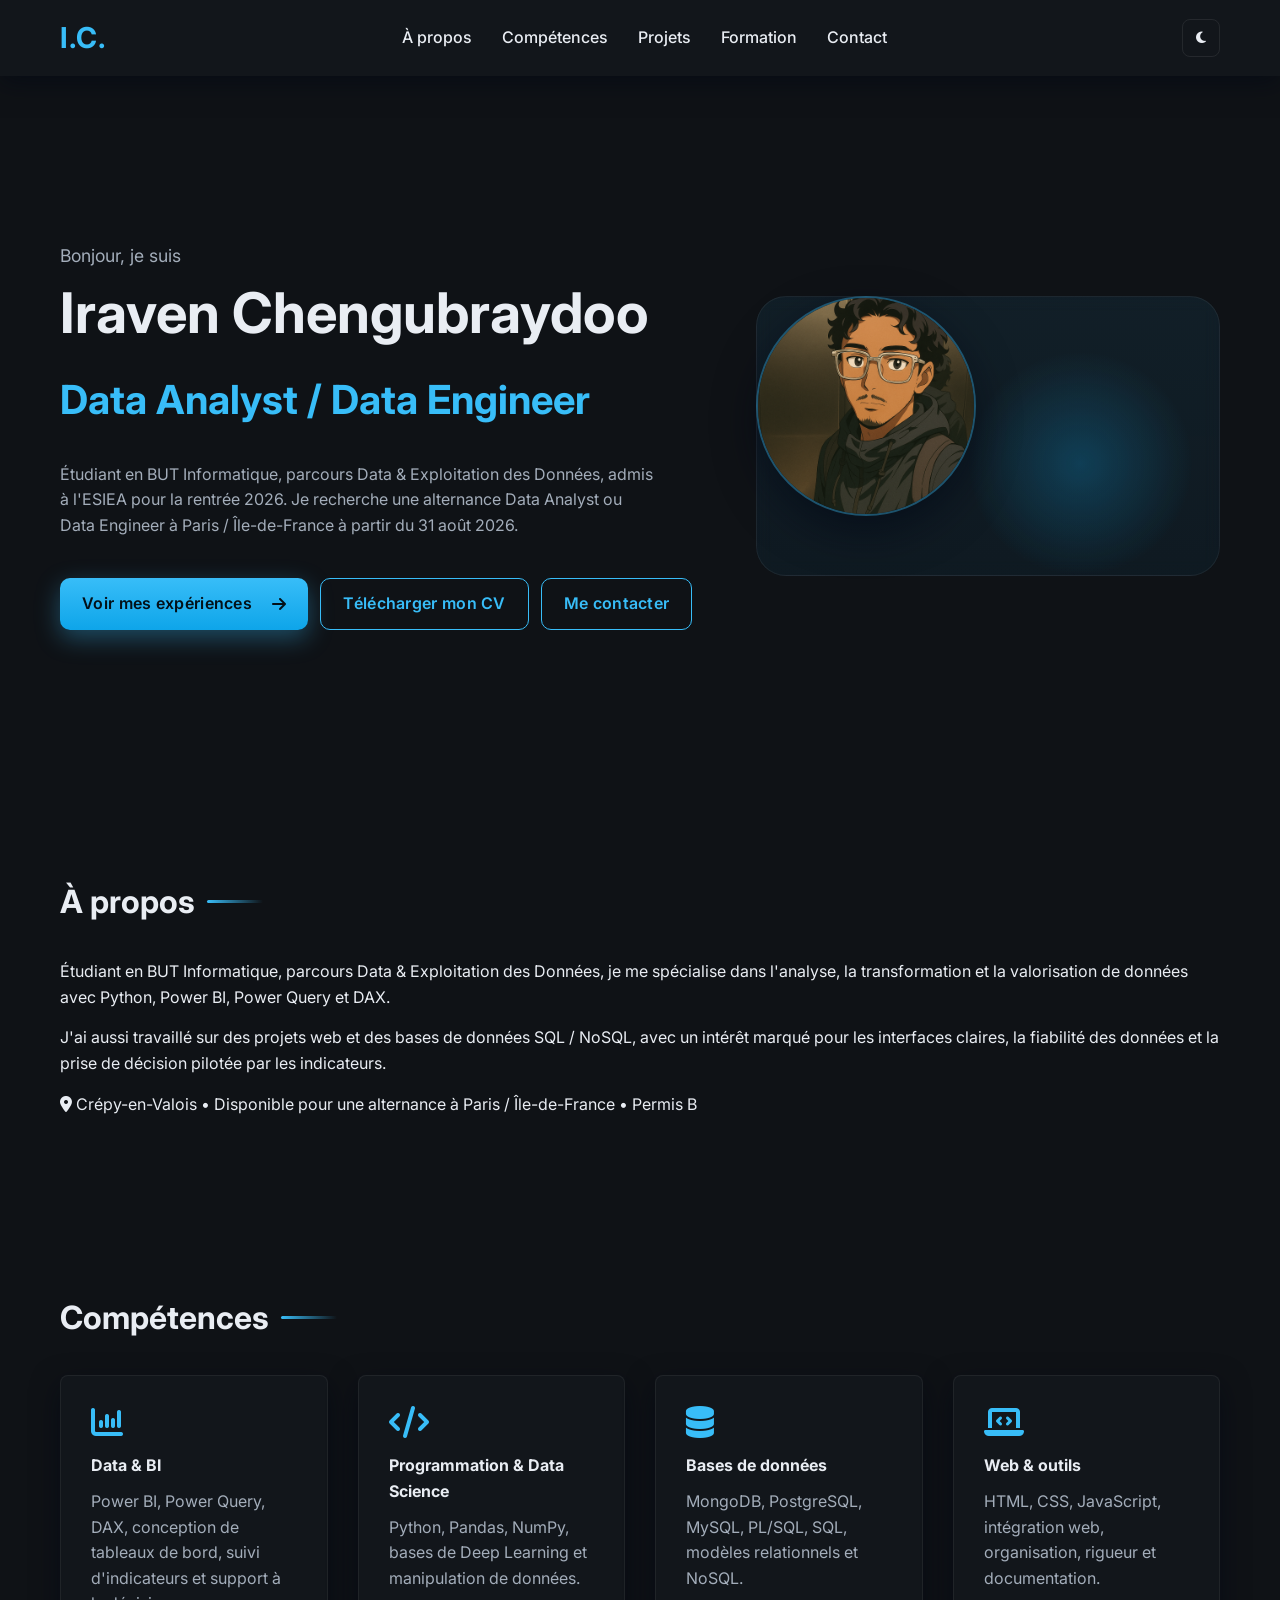
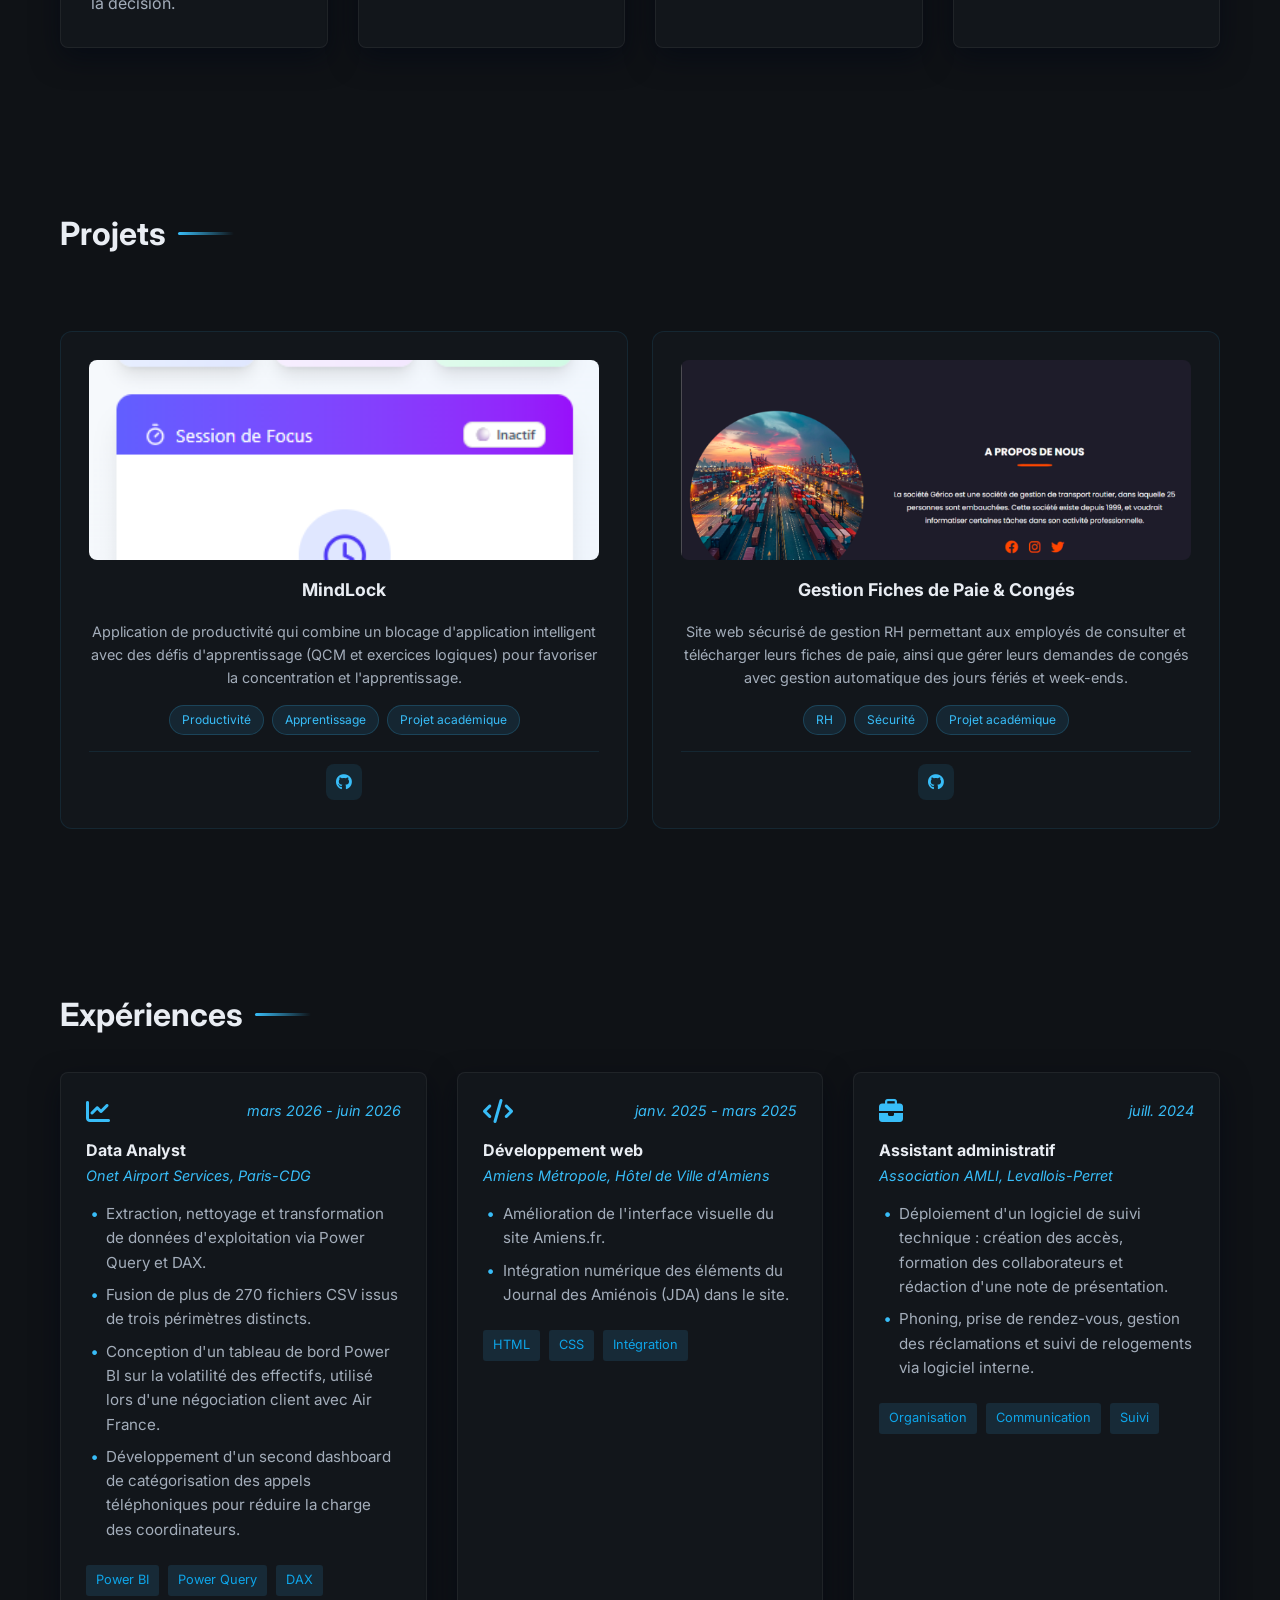
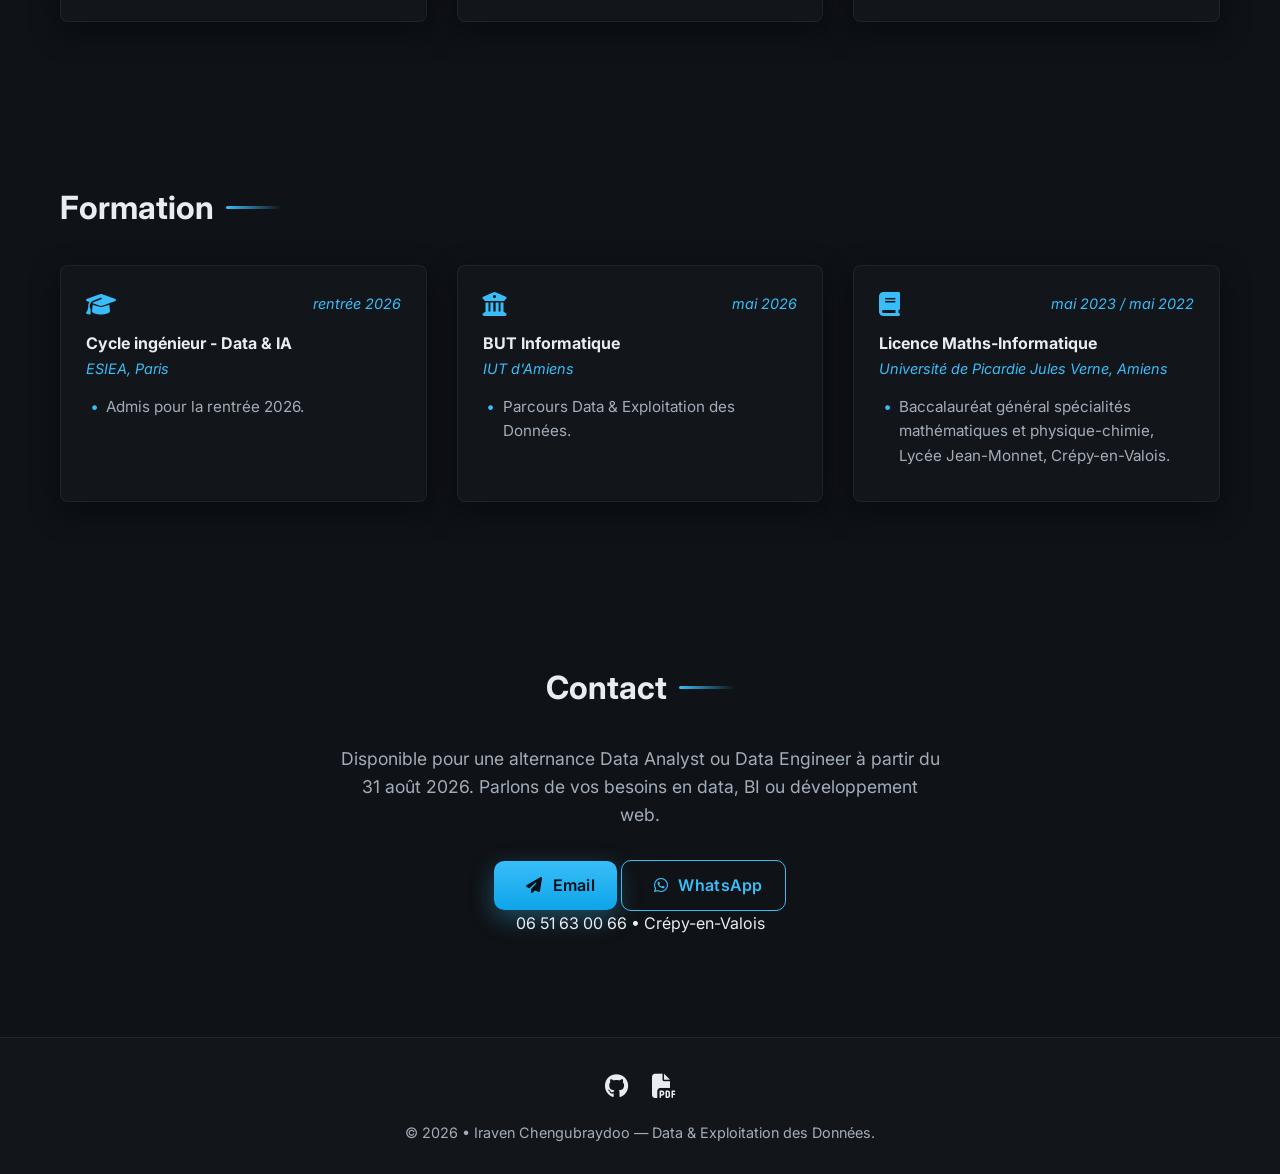
==== commit 97911bd0: "Update portfolio from CV" ====
--- a/index.html
+++ b/index.html
@@ -19,6 +19,7 @@
                     <li><a href="#about">À propos</a></li>
                     <li><a href="#skills">Compétences</a></li>
                     <li><a href="#projects-section">Projets</a></li>
+                    <li><a href="#education">Formation</a></li>
                     <li><a href="#contact">Contact</a></li>
                 </ul>
                 <button class="theme-toggle" aria-label="Basculer le thème"><i class="fas fa-moon"></i></button>
@@ -31,12 +32,13 @@
             <div class="hero-content">
                 <p class="greeting">Bonjour, je suis</p>
                 <h1>Iraven Chengubraydoo</h1>
-                <h2>Administration, gestion et exploitation des données</h2>
+                <h2>Data Analyst / Data Engineer</h2>
                 <p class="tagline">
-                    Étudiant en BUT Informatique (3e année) à l'IUT d'Amiens. Je recherche un stage du 2 mars au 5 juin 2026.
+                    Étudiant en BUT Informatique, parcours Data & Exploitation des Données, admis à l'ESIEA pour la rentrée 2026. Je recherche une alternance Data Analyst ou Data Engineer à Paris / Île-de-France à partir du 31 août 2026.
                 </p>
                 <div class="hero-actions">
                     <a href="#projects" class="cta-button">Voir mes expériences <i class="fas fa-arrow-right"></i></a>
+                    <a href="file/iraven%20(9).pdf" class="cta-button ghost" target="_blank" rel="noopener">Télécharger mon CV</a>
                     <a href="#contact" class="cta-button ghost">Me contacter</a>
                 </div>
             </div>
@@ -50,12 +52,12 @@
             <h3>À propos</h3>
             <div class="about-grid">
                 <p>
-                    Étudiant en troisième année de BUT Informatique à l'IUT d'Amiens, orienté vers l'administration, la gestion et l'exploitation des données. Passionné par l'analyse des données (Python) et la conception d'interface claire et efficace.
+                    Étudiant en BUT Informatique, parcours Data & Exploitation des Données, je me spécialise dans l'analyse, la transformation et la valorisation de données avec Python, Power BI, Power Query et DAX.
                 </p>
                 <p>
-                    Compétences en développement web (HTML, CSS, JavaScript, PHP) et en bases de données (SQL/NoSQL). J'apprécie les projets où la donnée et l'expérience utilisateur se rencontrent.
+                    J'ai aussi travaillé sur des projets web et des bases de données SQL / NoSQL, avec un intérêt marqué pour les interfaces claires, la fiabilité des données et la prise de décision pilotée par les indicateurs.
                 </p>
-                <p class="langues"><i class="fas fa-globe"></i> Anglais B2 • Espagnol B2</p>
+                <p class="langues"><i class="fas fa-location-dot"></i> Crépy-en-Valois • Disponible pour une alternance à Paris / Île-de-France • Permis B</p>
             </div>
         </section>
 
@@ -63,24 +65,24 @@
             <h3>Compétences</h3>
             <div class="skills-grid">
                 <div class="skill-card">
+                    <i class="fas fa-chart-column"></i>
+                    <h4>Data & BI</h4>
+                    <p>Power BI, Power Query, DAX, conception de tableaux de bord, suivi d'indicateurs et support à la décision.</p>
+                </div>
+                <div class="skill-card">
+                    <i class="fas fa-code"></i>
+                    <h4>Programmation & Data Science</h4>
+                    <p>Python, Pandas, NumPy, bases de Deep Learning et manipulation de données.</p>
+                </div>
+                <div class="skill-card">
                     <i class="fas fa-database"></i>
-                    <h4>Data & Bases</h4>
-                    <p>SQL (PL/SQL, MySQL, PostgreSQL), NoSQL (MongoDB), analyse de données (Python).</p>
+                    <h4>Bases de données</h4>
+                    <p>MongoDB, PostgreSQL, MySQL, PL/SQL, SQL, modèles relationnels et NoSQL.</p>
                 </div>
                 <div class="skill-card">
                     <i class="fas fa-laptop-code"></i>
-                    <h4>Web</h4>
-                    <p>HTML, CSS, JavaScript, PHP. Intégration et amélioration d'UI.</p>
-                </div>
-                <div class="skill-card">
-                    <i class="fas fa-cogs"></i>
-                    <h4>Outils</h4>
-                    <p>Suivi technique, outils collaboratifs et documentation.</p>
-                </div>
-                <div class="skill-card">
-                    <i class="fas fa-file-invoice"></i>
-                    <h4>Transverses</h4>
-                    <p>Organisation, communication, logique et rigueur.</p>
+                    <h4>Web & outils</h4>
+                    <p>HTML, CSS, JavaScript, intégration web, organisation, rigueur et documentation.</p>
                 </div>
             </div>
         </section>
@@ -95,9 +97,9 @@
                     <h4>MindLock</h4>
                     <p>Application de productivité qui combine un blocage d'application intelligent avec des défis d'apprentissage (QCM et exercices logiques) pour favoriser la concentration et l'apprentissage.</p>
                     <div class="project-showcase-tags">
-                        <span>React</span>
-                        <span>Flutter</span>
-                        <span>Travail d'équipe</span>
+                        <span>Productivité</span>
+                        <span>Apprentissage</span>
+                        <span>Projet académique</span>
                     </div>
                     <div class="project-showcase-links">
                         <a href="https://github.com/iraven93420/mindLock.git" aria-label="Code source"><i class="fab fa-github"></i></a>
@@ -111,16 +113,14 @@
                     <h4>Gestion Fiches de Paie & Congés</h4>
                     <p>Site web sécurisé de gestion RH permettant aux employés de consulter et télécharger leurs fiches de paie, ainsi que gérer leurs demandes de congés avec gestion automatique des jours fériés et week-ends.</p>
                     <div class="project-showcase-tags">
-                        <span>PHP</span>
-                        <span>MySQL</span>
+                        <span>RH</span>
                         <span>Sécurité</span>
+                        <span>Projet académique</span>
                     </div>
                     <div class="project-showcase-links">
                         <a href="https://github.com/J2S80000/SAE-GERICO" aria-label="Code source"><i class="fab fa-github"></i></a>
                     </div>
                 </div>
-
-               
             </div>
         </section>
 
@@ -129,37 +129,105 @@
             <div class="projects-grid">
                 <div class="project-card">
                     <div class="project-header">
+                        <i class="fas fa-chart-line"></i>
+                        <div class="project-links">
+                            <span class="experience-meta">mars 2026 - juin 2026</span>
+                        </div>
+                    </div>
+                    <h4>Data Analyst</h4>
+                    <p class="experience-meta">Onet Airport Services, Paris-CDG</p>
+                    <ul>
+                        <li>Extraction, nettoyage et transformation de données d'exploitation via Power Query et DAX.</li>
+                        <li>Fusion de plus de 270 fichiers CSV issus de trois périmètres distincts.</li>
+                        <li>Conception d'un tableau de bord Power BI sur la volatilité des effectifs, utilisé lors d'une négociation client avec Air France.</li>
+                        <li>Développement d'un second dashboard de catégorisation des appels téléphoniques pour réduire la charge des coordinateurs.</li>
+                    </ul>
+                    <div class="project-techs">
+                        <span>Power BI</span> <span>Power Query</span> <span>DAX</span>
+                    </div>
+                </div>
+
+                <div class="project-card">
+                    <div class="project-header">
                         <i class="fas fa-code"></i>
                         <div class="project-links">
-                            <!-- Remplacer par vos liens réels -->
-                        </div>
-                    </div>
-                    <h4>Stage • Développement web</h4>
-                    <p class="experience-meta">Amiens Métropole — Janvier à Mars 2025</p>
-                    <ul>
-                        <li>Amélioration de l'aspect visuel du site Amiens.fr.</li>
-                        <li>Intégration d'éléments du Journal des Amiénois (JDA) dans la version numérique.</li>
+                            <span class="experience-meta">janv. 2025 - mars 2025</span>
+                        </div>
+                    </div>
+                    <h4>Développement web</h4>
+                    <p class="experience-meta">Amiens Métropole, Hôtel de Ville d'Amiens</p>
+                    <ul>
+                        <li>Amélioration de l'interface visuelle du site Amiens.fr.</li>
+                        <li>Intégration numérique des éléments du Journal des Amiénois (JDA) dans le site.</li>
                     </ul>
                     <div class="project-techs">
-                        <span>HTML</span> <span>CSS</span> <span>Design</span>
-                    </div>
-                </div>
-
-                <div class="project-card">
-                    <div class="project-header">
-                        <i class="fas fa-user-tie"></i>
-                        <div class="project-links"></div>
+                        <span>HTML</span> <span>CSS</span> <span>Intégration</span>
+                    </div>
+                </div>
+
+                <div class="project-card">
+                    <div class="project-header">
+                        <i class="fas fa-briefcase"></i>
+                        <div class="project-links">
+                            <span class="experience-meta">juill. 2024</span>
+                        </div>
                     </div>
                     <h4>Assistant administratif</h4>
-                    <p class="experience-meta">Association AMLI — Juillet 2024</p>
-                    <ul>
-                        <li>Mise en place d'un logiciel de suivi technique (accès, accompagnement, note).</li>
-                        <li>Suivi de relogements avec logiciel interne.</li>
-                        <li>Gestion administrative (classement, enregistrement, phoning).</li>
+                    <p class="experience-meta">Association AMLI, Levallois-Perret</p>
+                    <ul>
+                        <li>Déploiement d'un logiciel de suivi technique : création des accès, formation des collaborateurs et rédaction d'une note de présentation.</li>
+                        <li>Phoning, prise de rendez-vous, gestion des réclamations et suivi de relogements via logiciel interne.</li>
                     </ul>
                     <div class="project-techs">
                         <span>Organisation</span> <span>Communication</span> <span>Suivi</span>
                     </div>
+                </div>
+            </div>
+        </section>
+
+        <section id="education" class="container section">
+            <h3>Formation</h3>
+            <div class="projects-grid">
+                <div class="project-card">
+                    <div class="project-header">
+                        <i class="fas fa-graduation-cap"></i>
+                        <div class="project-links">
+                            <span class="experience-meta">rentrée 2026</span>
+                        </div>
+                    </div>
+                    <h4>Cycle ingénieur - Data & IA</h4>
+                    <p class="experience-meta">ESIEA, Paris</p>
+                    <ul>
+                        <li>Admis pour la rentrée 2026.</li>
+                    </ul>
+                </div>
+
+                <div class="project-card">
+                    <div class="project-header">
+                        <i class="fas fa-university"></i>
+                        <div class="project-links">
+                            <span class="experience-meta">mai 2026</span>
+                        </div>
+                    </div>
+                    <h4>BUT Informatique</h4>
+                    <p class="experience-meta">IUT d'Amiens</p>
+                    <ul>
+                        <li>Parcours Data & Exploitation des Données.</li>
+                    </ul>
+                </div>
+
+                <div class="project-card">
+                    <div class="project-header">
+                        <i class="fas fa-book"></i>
+                        <div class="project-links">
+                            <span class="experience-meta">mai 2023 / mai 2022</span>
+                        </div>
+                    </div>
+                    <h4>Licence Maths-Informatique</h4>
+                    <p class="experience-meta">Université de Picardie Jules Verne, Amiens</p>
+                    <ul>
+                        <li>Baccalauréat général spécialités mathématiques et physique-chimie, Lycée Jean-Monnet, Crépy-en-Valois.</li>
+                    </ul>
                 </div>
             </div>
         </section>
@@ -167,7 +235,7 @@
         <section id="contact" class="container section">
             <h3>Contact</h3>
             <p class="contact-pitch">
-                Disponible pour un stage du 2 mars au 5 juin 2026. Parlons de vos besoins en data et web.
+                Disponible pour une alternance Data Analyst ou Data Engineer à partir du 31 août 2026. Parlons de vos besoins en data, BI ou développement web.
             </p>
             <div class="contact-actions">
                 <a href="mailto:iravencheng04@gmail.com" class="cta-button"><i class="fas fa-paper-plane"></i> Email</a>
@@ -180,34 +248,13 @@
     <footer>
         <div class="container">
             <div class="social-footer">
-                <a href="#" aria-label="GitHub" target="_blank"><i class="fab fa-github"></i></a>
-                <a href="#" aria-label="LinkedIn" target="_blank"><i class="fab fa-linkedin"></i></a>
-            </div>
-            <p>&copy; 2025 • Iraven Chengubraydoo — BUT Informatique, IUT d'Amiens.</p>
+                <a href="https://github.com/iraven93420" aria-label="GitHub" target="_blank" rel="noopener"><i class="fab fa-github"></i></a>
+                <a href="file/iraven%20(9).pdf" aria-label="Télécharger le CV" target="_blank" rel="noopener"><i class="fas fa-file-pdf"></i></a>
+            </div>
+            <p>&copy; 2026 • Iraven Chengubraydoo — Data & Exploitation des Données.</p>
         </div>
     </footer>
 
-    <script>
-        // Dark mode toggle with localStorage
-        const toggle = document.querySelector('.theme-toggle');
-        const root = document.documentElement;
-        const stored = localStorage.getItem('theme');
-        if (stored === 'light') root.classList.add('light');
-        toggle.addEventListener('click', () => {
-            root.classList.toggle('light');
-            localStorage.setItem('theme', root.classList.contains('light') ? 'light' : 'dark');
-        });
-
-        // Reveal on scroll
-        const observer = new IntersectionObserver((entries) => {
-            entries.forEach(e => {
-                if (e.isIntersecting) e.target.classList.add('in');
-            });
-        }, { threshold: 0.15 });
-        document.querySelectorAll('.section, .hero').forEach(el => {
-            el.classList.add('reveal');
-            observer.observe(el);
-        });
-    </script>
+    <script src="script.js"></script>
 </body>
 </html>
--- a/style.css
+++ b/style.css
@@ -362,42 +362,97 @@
 
 /* Pour les petits écrans (téléphones) */
 @media (max-width: 768px) {
-    #hero h1 {
-        font-size: 2.5rem;
-    }
-    #hero h2 {
-        font-size: 1.8rem;
-    }
-    
-    .nav-links { display: none; }
-    .hero { flex-direction: column; gap: 28px; }
-    .hero-visual { width: 100%; min-height: 220px; display: flex; justify-content: center; }
-    .avatar { width: 160px; height: 160px; border-radius: 16px; }
-        .avatar { width: 160px; height: 160px; border-radius: 50%; }
-    }
-
-    /* --- Extra polish --- */
-    /* Reduce anchor jump cutoff due to sticky header */
-    :target::before {
-        content: "";
-        display: block;
-        height: 80px; /* header height offset */
-        margin-top: -80px;
-    }
-
-    /* Micro interactions */
-    .project-card h4 { transition: color 0.2s ease; }
-    .project-card:hover h4 { color: var(--accent); }
-    .skill-card i { transition: transform 0.2s ease; }
-    .skill-card:hover i { transform: scale(1.08); }
-
-    /* Nav improvements for small screens (basic) */
-    @media (max-width: 768px) {
-        nav { position: relative; }
-    }
-
-    .projects-grid, .skills-grid {
+    .section {
+        padding: 60px 16px;
+    }
+    
+    h1 {
+        font-size: 2rem !important;
+    }
+    
+    h2 {
+        font-size: 1.3rem !important;
+    }
+    
+    h3 {
+        font-size: 1.6rem;
+    }
+    
+    .nav-links {
+        display: none;
+    }
+    
+    header nav {
+        padding: 12px 0;
+    }
+    
+    .hero {
+        flex-direction: column;
+        gap: 32px;
+        padding: 60px 16px 40px;
+        text-align: center;
+    }
+    
+    .hero-content {
+        align-items: center;
+    }
+    
+    .hero-visual {
+        width: 100%;
+        min-height: 200px;
+        display: flex;
+        justify-content: center;
+    }
+    
+    .avatar {
+        width: 150px;
+        height: 150px;
+    }
+    
+    .hero-actions {
+        flex-direction: column;
+        width: 100%;
+    }
+    
+    .cta-button {
+        width: 100%;
+        justify-content: center;
+    }
+    
+    .about-grid {
+        gap: 20px;
+    }
+    
+    .skills-grid {
         grid-template-columns: 1fr;
+        gap: 16px;
+    }
+    
+    .projects-showcase {
+        grid-template-columns: 1fr;
+        gap: 20px;
+    }
+    
+    .project-showcase-image {
+        height: 180px;
+    }
+    
+    .projects-grid {
+        grid-template-columns: 1fr;
+        gap: 20px;
+    }
+    
+    .contact-actions {
+        flex-direction: column;
+        width: 100%;
+    }
+    
+    .contact-actions .cta-button {
+        width: 100%;
+    }
+    
+    footer {
+        padding: 32px 16px;
     }
 }
 
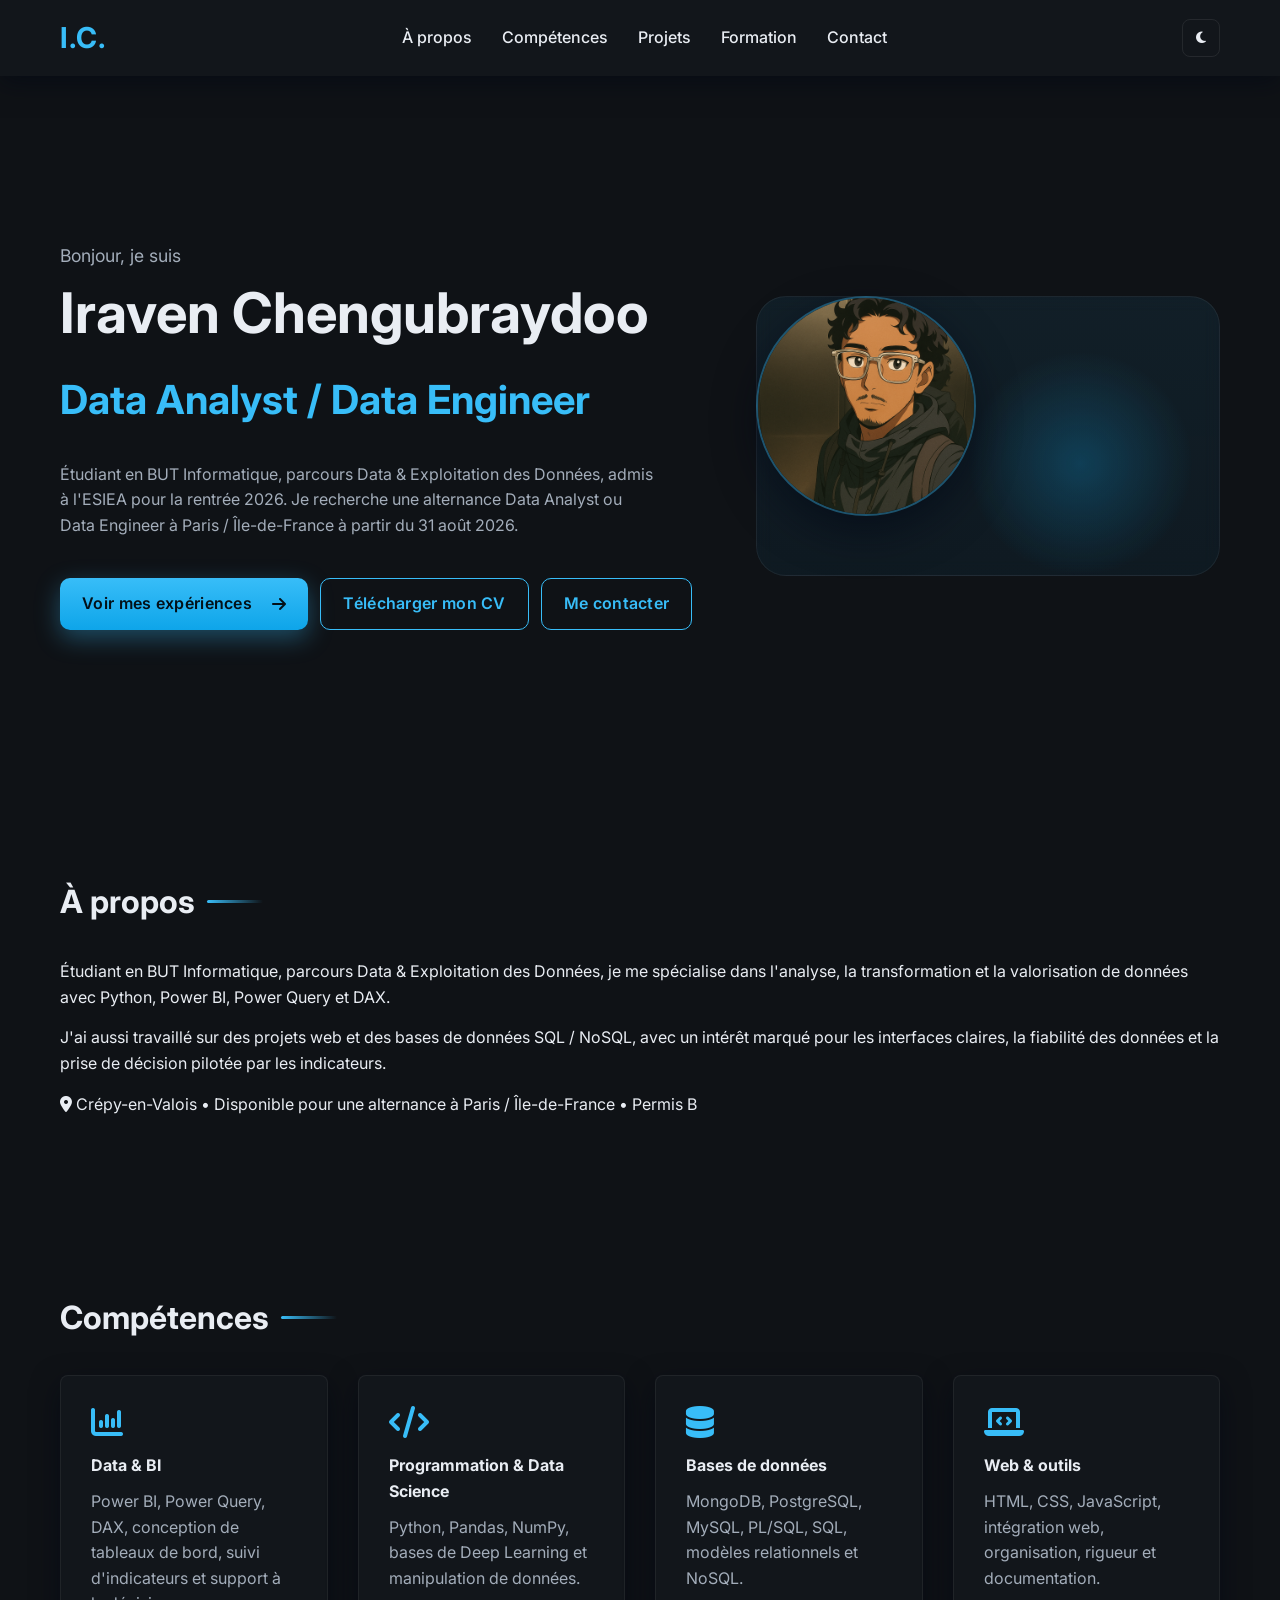
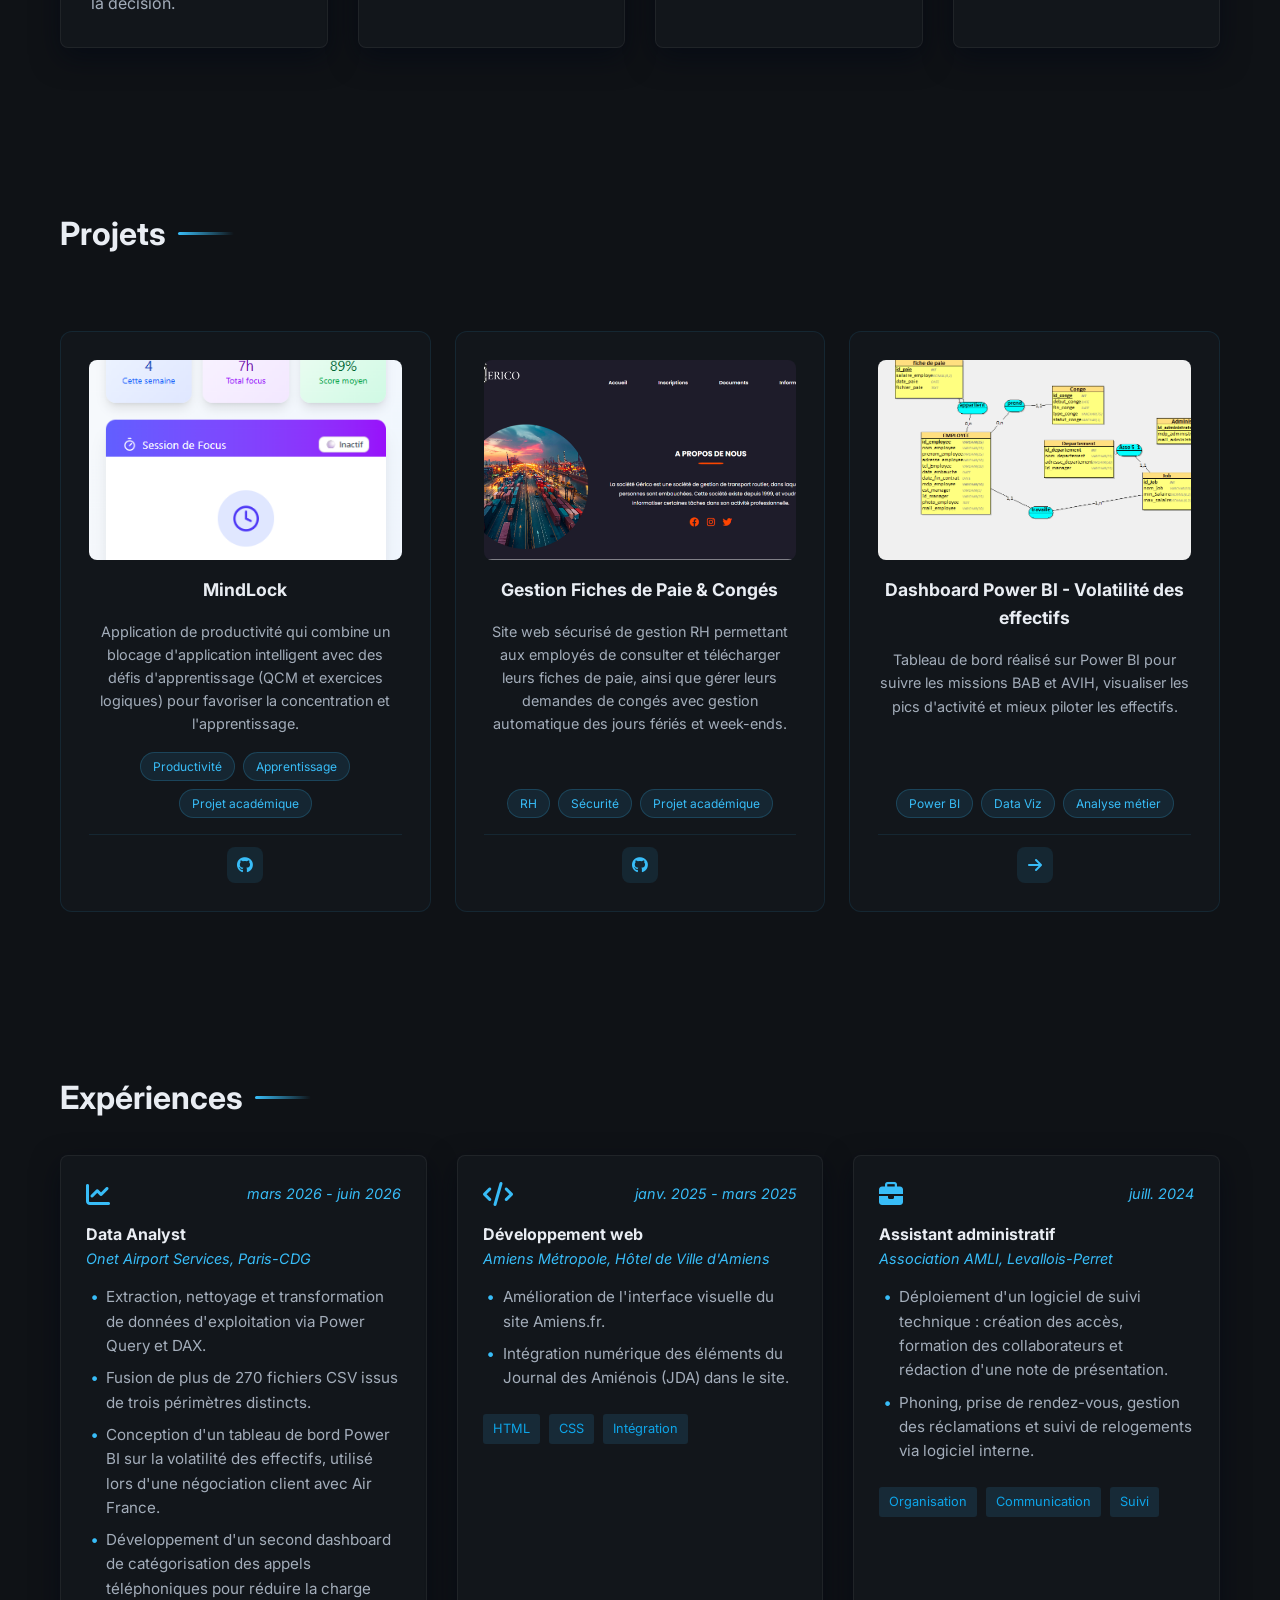
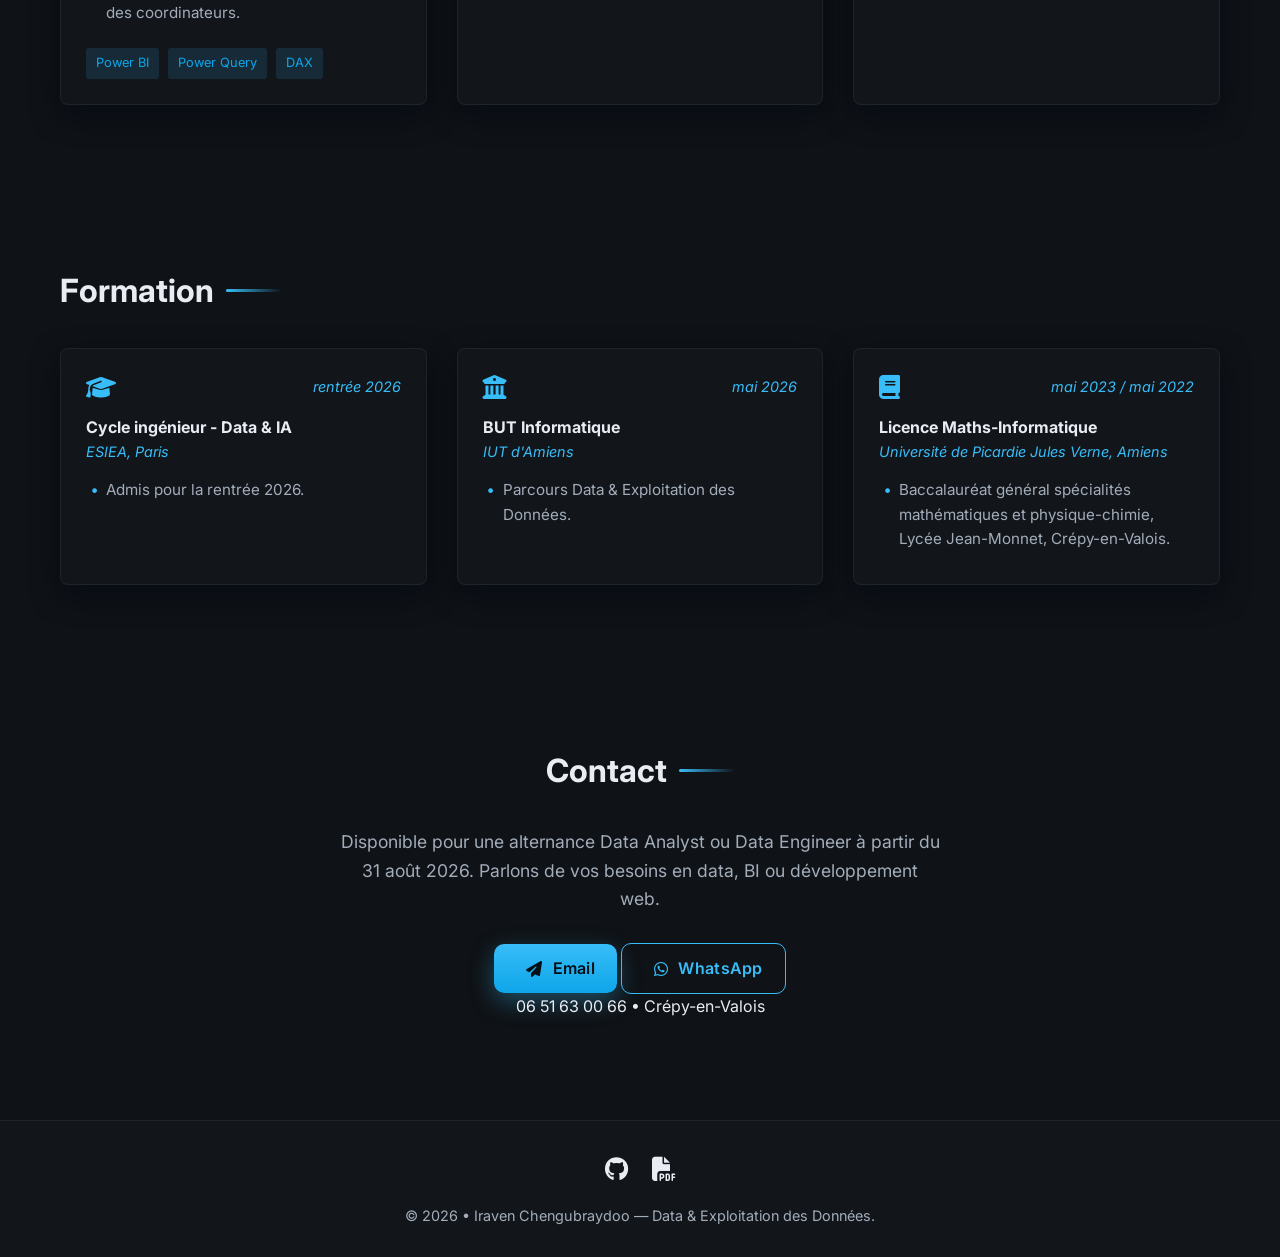
==== commit a89f2bbc: "Add Power BI dashboard image to projects" ====
--- a/index.html
+++ b/index.html
@@ -121,6 +121,22 @@
                         <a href="https://github.com/J2S80000/SAE-GERICO" aria-label="Code source"><i class="fab fa-github"></i></a>
                     </div>
                 </div>
+
+                <div class="project-showcase-card">
+                    <div class="project-showcase-image">
+                        <img src="images/bdd.png" alt="Dashboard Power BI sur la volatilité des effectifs">
+                    </div>
+                    <h4>Dashboard Power BI - Volatilité des effectifs</h4>
+                    <p>Tableau de bord réalisé sur Power BI pour suivre les missions BAB et AVIH, visualiser les pics d'activité et mieux piloter les effectifs.</p>
+                    <div class="project-showcase-tags">
+                        <span>Power BI</span>
+                        <span>Data Viz</span>
+                        <span>Analyse métier</span>
+                    </div>
+                    <div class="project-showcase-links">
+                        <a href="projects.html" aria-label="Voir le projet dans la page projets"><i class="fas fa-arrow-right"></i></a>
+                    </div>
+                </div>
             </div>
         </section>
 
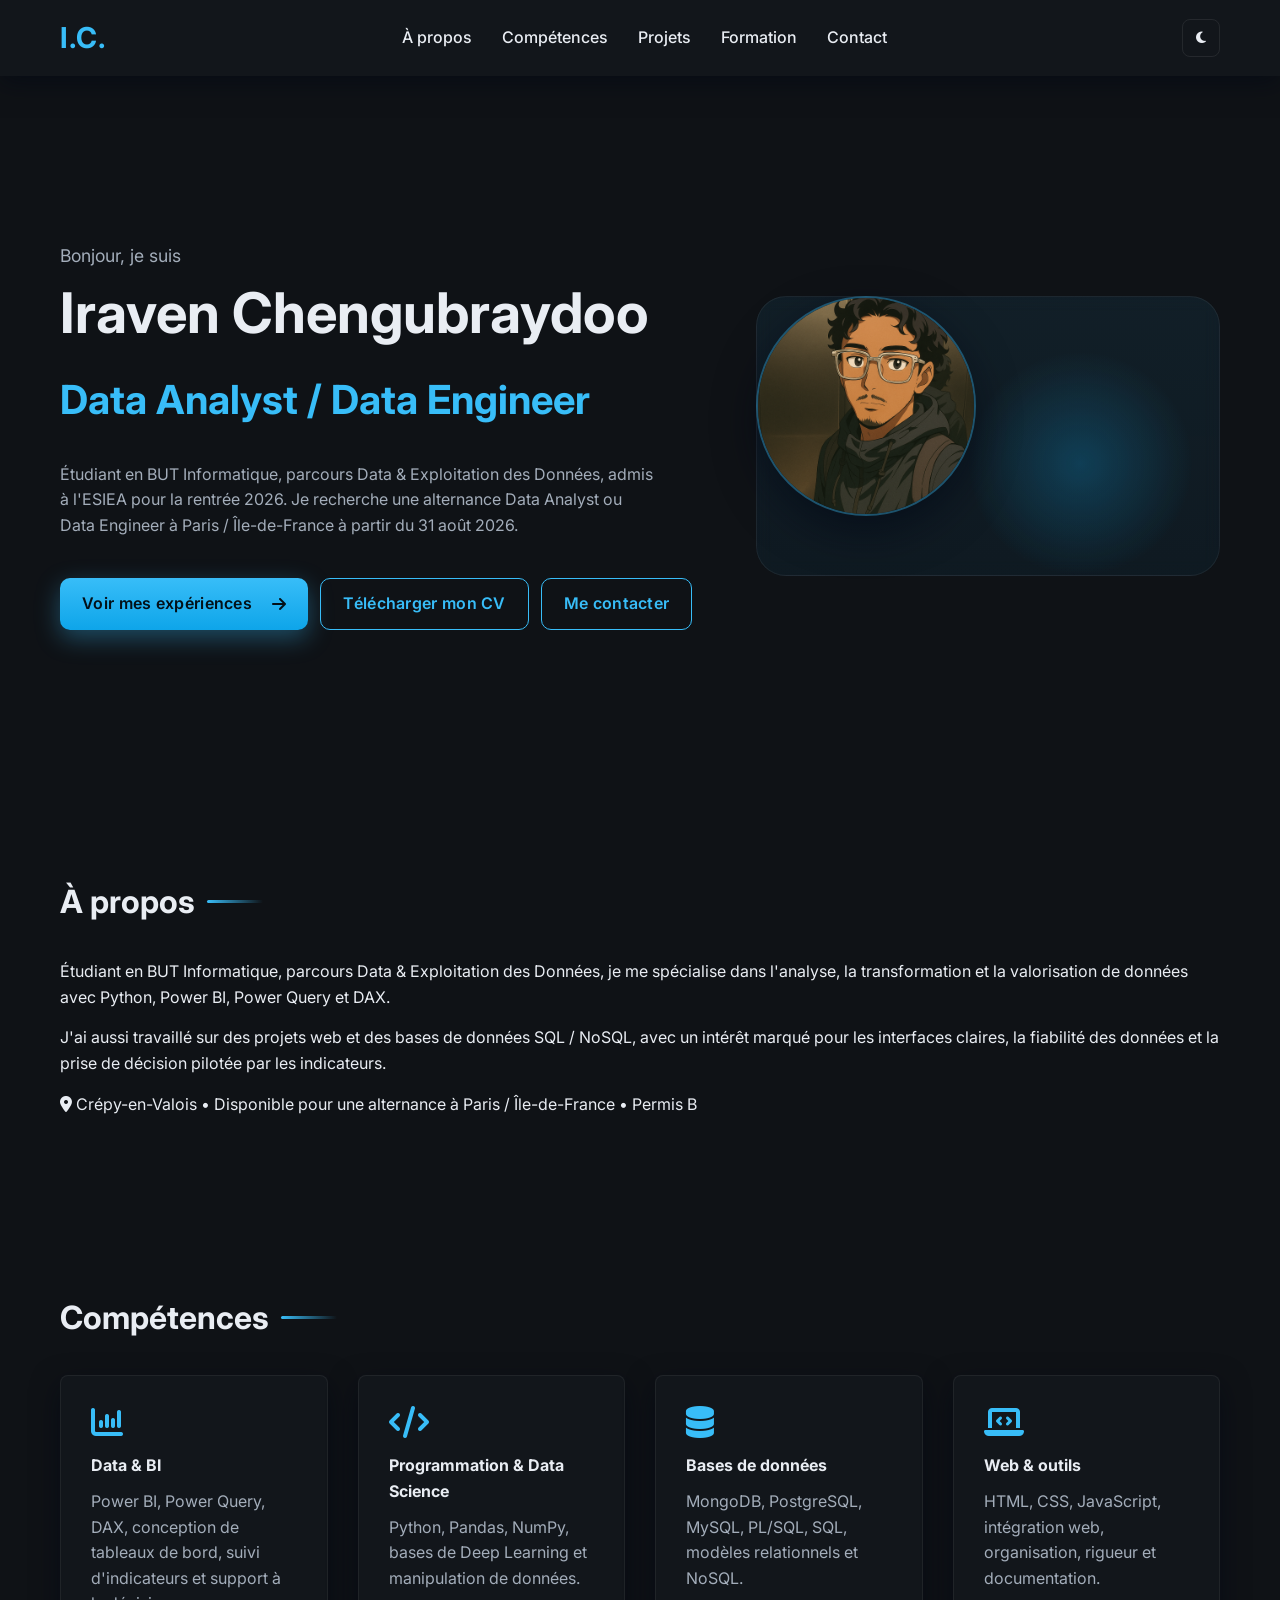
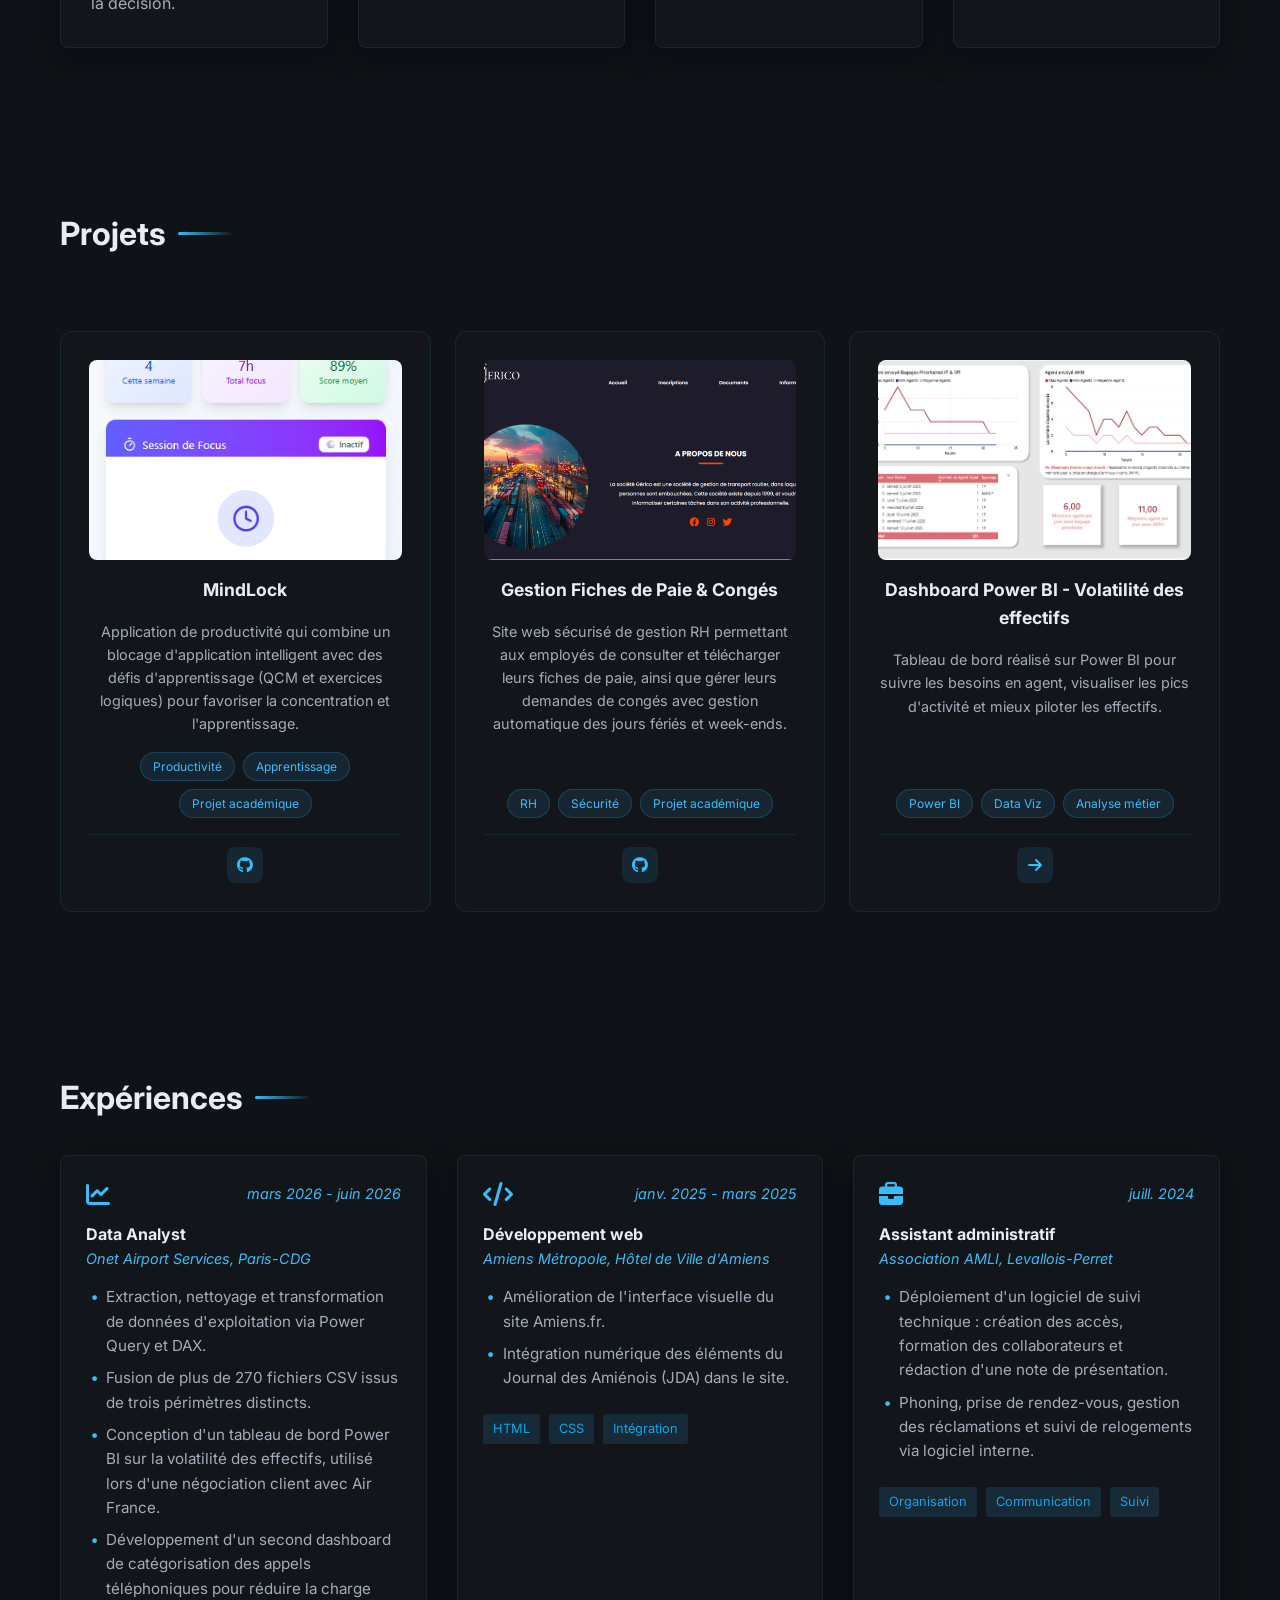
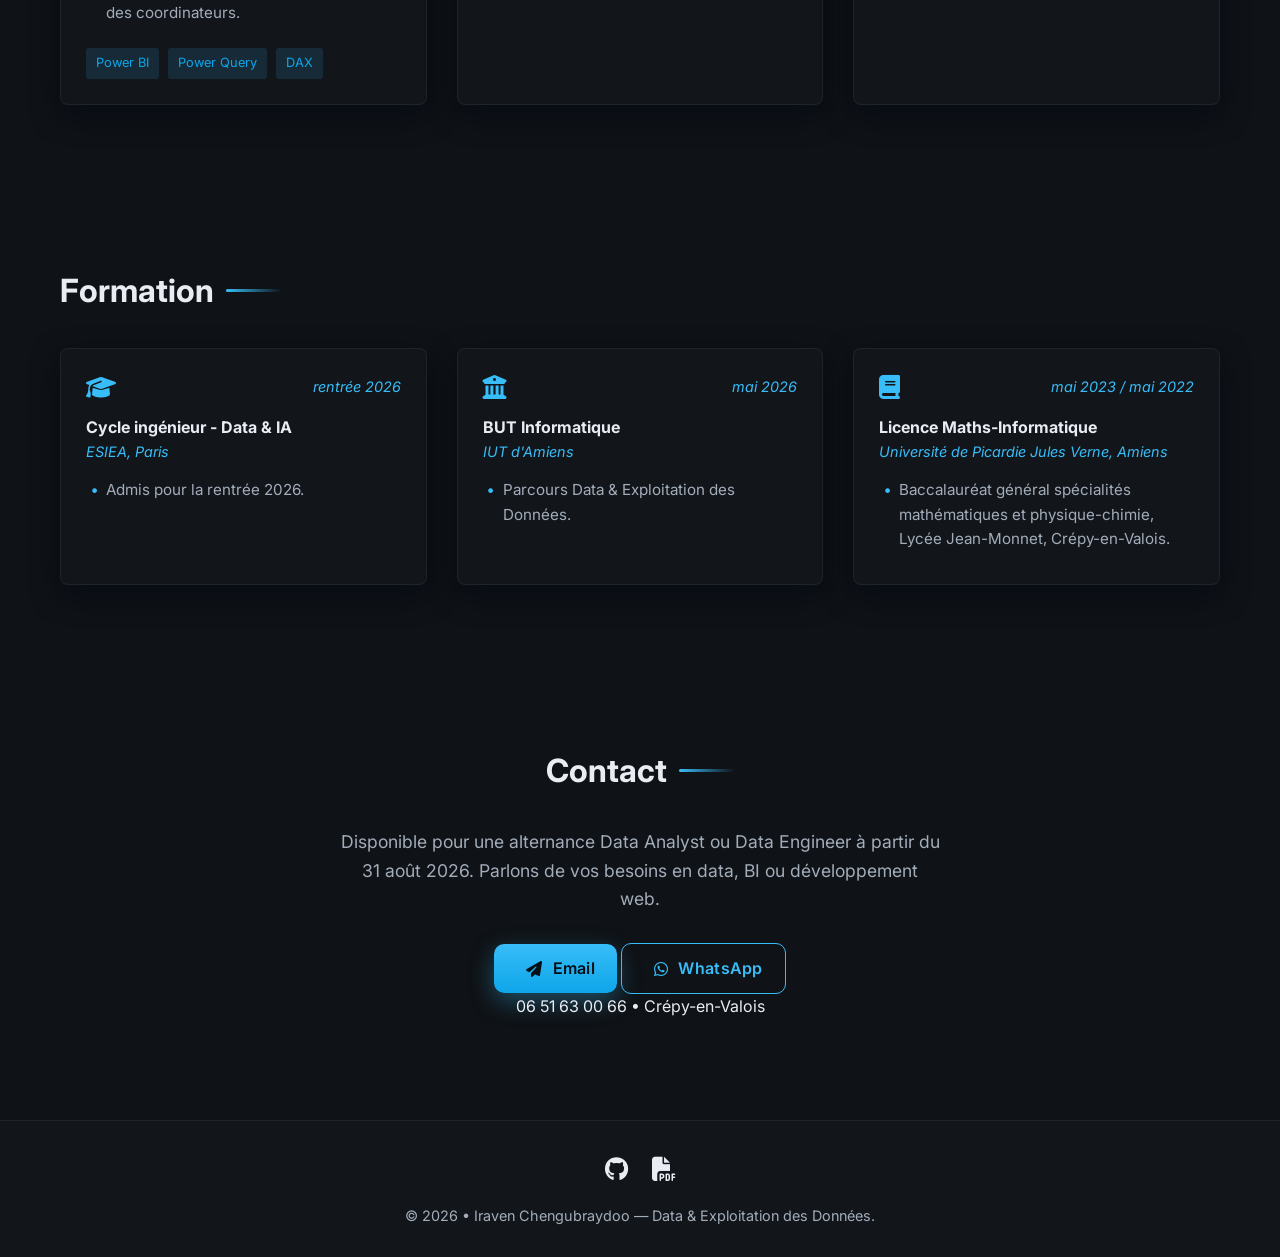
==== commit 5be039ac: "Update dashboard image in homepage" ====
--- a/index.html
+++ b/index.html
@@ -38,7 +38,7 @@
                 </p>
                 <div class="hero-actions">
                     <a href="#projects" class="cta-button">Voir mes expériences <i class="fas fa-arrow-right"></i></a>
-                    <a href="file/iraven%20(9).pdf" class="cta-button ghost" target="_blank" rel="noopener">Télécharger mon CV</a>
+                    <a href="file/iraven%20(9).pdf" class="cta-button ghost" download="Iraven_Chengubraydoo_CV.pdf">Télécharger mon CV</a>
                     <a href="#contact" class="cta-button ghost">Me contacter</a>
                 </div>
             </div>
@@ -124,10 +124,10 @@
 
                 <div class="project-showcase-card">
                     <div class="project-showcase-image">
-                        <img src="images/bdd.png" alt="Dashboard Power BI sur la volatilité des effectifs">
+                        <img src="images/Capture d'écran 2026-07-08 115842.png" alt="Dashboard Power BI sur la volatilité des effectifs">
                     </div>
                     <h4>Dashboard Power BI - Volatilité des effectifs</h4>
-                    <p>Tableau de bord réalisé sur Power BI pour suivre les missions BAB et AVIH, visualiser les pics d'activité et mieux piloter les effectifs.</p>
+                    <p>Tableau de bord réalisé sur Power BI pour suivre les besoins en agent, visualiser les pics d'activité et mieux piloter les effectifs.</p>
                     <div class="project-showcase-tags">
                         <span>Power BI</span>
                         <span>Data Viz</span>
@@ -265,7 +265,7 @@
         <div class="container">
             <div class="social-footer">
                 <a href="https://github.com/iraven93420" aria-label="GitHub" target="_blank" rel="noopener"><i class="fab fa-github"></i></a>
-                <a href="file/iraven%20(9).pdf" aria-label="Télécharger le CV" target="_blank" rel="noopener"><i class="fas fa-file-pdf"></i></a>
+                <a href="file/iraven%20(9).pdf" aria-label="Télécharger le CV" download="Iraven_Chengubraydoo_CV.pdf"><i class="fas fa-file-pdf"></i></a>
             </div>
             <p>&copy; 2026 • Iraven Chengubraydoo — Data & Exploitation des Données.</p>
         </div>
